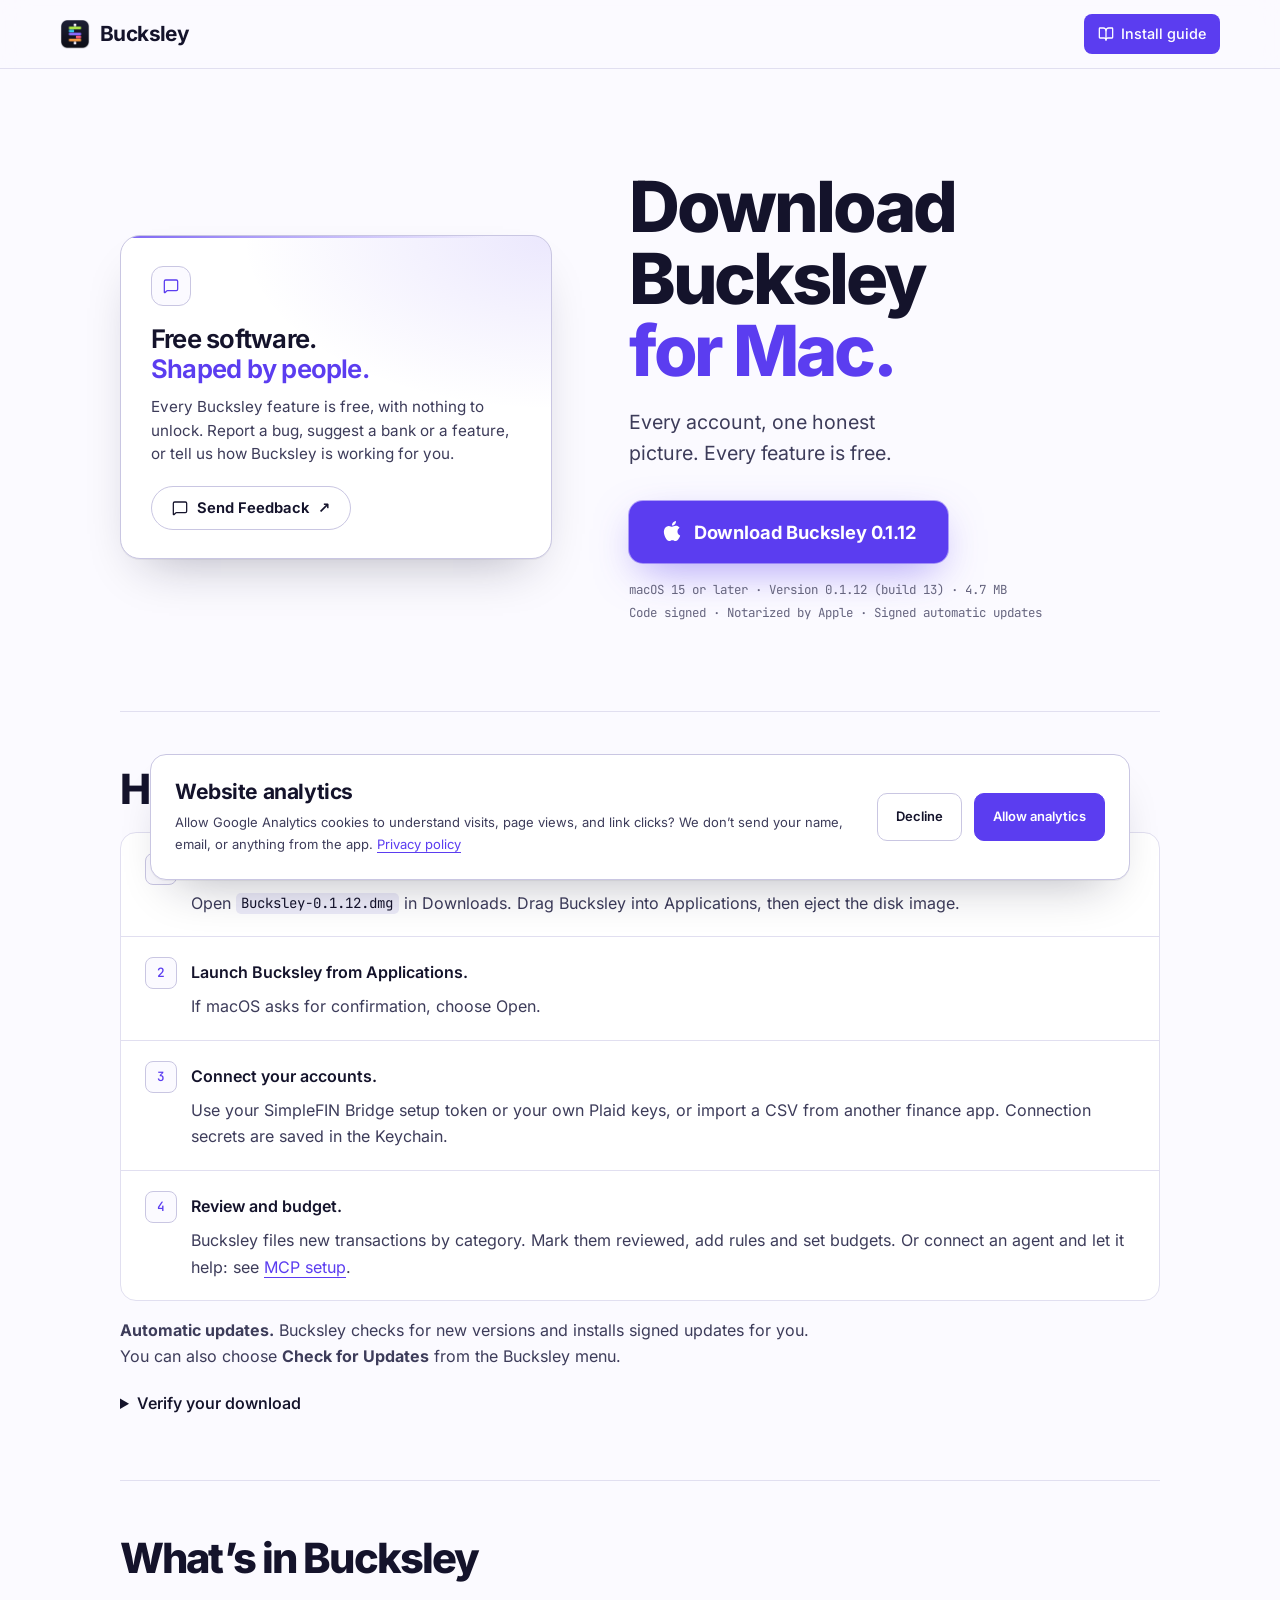
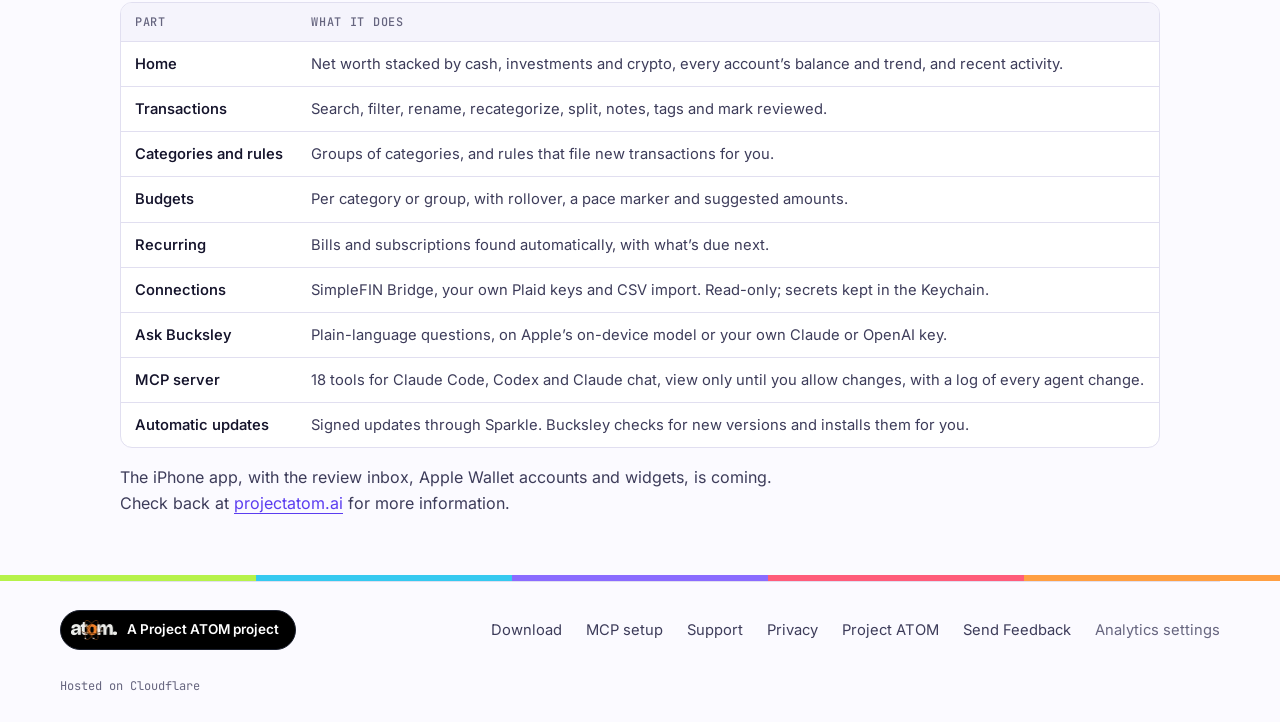
==== download/index.html @ f12ea226 "[bucksley-site] release Mac 0.1.12 (13) Co-Authored-By: Claude Opus 5.5 <noreply@anthropic.com>" ====
<!doctype html>
<html lang="en">
<head>
  <meta charset="utf-8">
  <meta name="viewport" content="width=device-width, initial-scale=1">
  <meta name="description" content="Download Bucksley for Mac. Free, signed and notarized, with automatic updates. Install it, connect your accounts and see the whole picture.">
  <meta name="theme-color" content="#ffffff" media="(prefers-color-scheme: light)">
  <meta name="theme-color" content="#0d0e17" media="(prefers-color-scheme: dark)">
  <link rel="canonical" href="https://bucksley.ai/download/">
  <meta property="og:type" content="website">
  <meta property="og:site_name" content="Bucksley">
  <meta property="og:locale" content="en_US">
  <meta property="og:title" content="Download and install Bucksley for Mac">
  <meta property="og:description" content="Download Bucksley for Mac. Free, signed and notarized, with automatic updates. Install it, connect your accounts and see the whole picture.">
  <meta property="og:url" content="https://bucksley.ai/download/">
  <meta property="og:image" content="https://bucksley.ai/social-card.png?v=20261125">
  <meta property="og:image:type" content="image/png">
  <meta property="og:image:width" content="1200">
  <meta property="og:image:height" content="630">
  <meta property="og:image:alt" content="Bucksley. Every account, one honest picture. Personal finance for Mac and iPhone. Free and open source.">
  <meta name="twitter:card" content="summary_large_image">
  <meta name="twitter:title" content="Download and install Bucksley for Mac">
  <meta name="twitter:description" content="Download Bucksley for Mac. Free, signed and notarized, with automatic updates. Install it, connect your accounts and see the whole picture.">
  <meta name="twitter:image" content="https://bucksley.ai/social-card.png?v=20261125">
  <meta name="author" content="Project ATOM">
  <link rel="icon" href="/favicon.png?v=20261125" type="image/png">
  <link rel="apple-touch-icon" href="/assets/apple-touch-icon.png?v=20261125">
  <link rel="stylesheet" href="/assets/site.css">
  <script src="/assets/analytics.js" data-ga="G-NZ4KDPXME2" data-site="bucksley" data-host="bucksley.ai" data-privacy="/privacy/" data-footer=".footer nav" data-css="/assets/analytics.css" defer></script>
  <title>Download and install Bucksley for Mac</title>
  <script type="application/ld+json">{"@context":"https://schema.org","@graph":[{"@type":"WebPage","@id":"https://bucksley.ai/download/#webpage","url":"https://bucksley.ai/download/","name":"Download and install Bucksley for Mac","description":"Download Bucksley for Mac. Free, signed and notarized, with automatic updates. Install it, connect your accounts and see the whole picture.","isPartOf":{"@id":"https://bucksley.ai/#website"},"inLanguage":"en-US","publisher":{"@id":"https://projectatom.ai/#org"},"about":{"@id":"https://bucksley.ai/#app"}},{"@type":"BreadcrumbList","itemListElement":[{"@type":"ListItem","position":1,"name":"Bucksley","item":"https://bucksley.ai/"},{"@type":"ListItem","position":2,"name":"Download","item":"https://bucksley.ai/download/"}]},{"@type":"SoftwareApplication","@id":"https://bucksley.ai/#app","name":"Bucksley","url":"https://bucksley.ai/","description":"Bucksley is a free, local-first personal finance app for Mac and iPhone. It brings your bank accounts, cards and investments into one place to track spending, budgets, recurring bills and net worth. It is read-only, never moves money, and keeps your data on your devices and in your own iCloud, with no Bucksley server. Free and open source.","applicationCategory":"FinanceApplication","applicationSubCategory":"Personal finance and budgeting","operatingSystem":"macOS 15 or later, iOS 18 or later","isAccessibleForFree":true,"offers":{"@type":"Offer","price":"0","priceCurrency":"USD","availability":"https://schema.org/InStock"},"image":"https://bucksley.ai/assets/icon.png?v=20261125","featureList":["Net worth, accounts and transactions in one place","Bank connections through SimpleFIN Bridge or your own Plaid keys","Apple Card, Apple Cash and Savings on iPhone through FinanceKit","CSV import from other finance apps","Categories, groups and rules","Budgets with rollover and pace","Recurring bills and subscriptions","Ask Bucksley, with Apple's on-device model by default","iPhone review inbox synced through your private iCloud","Read-only: never moves money","Built-in MCP server with 18 tools for Claude Code, Codex and Claude chat"],"author":{"@id":"https://projectatom.ai/#org"},"publisher":{"@id":"https://projectatom.ai/#org"},"sameAs":["https://projectatom.ai/apps"],"softwareVersion":"0.1.12","downloadUrl":"https://bucksley.ai/downloads/Bucksley-0.1.12.dmg","installUrl":"https://bucksley.ai/download/"},{"@type":"Organization","@id":"https://projectatom.ai/#org","name":"Project ATOM","url":"https://projectatom.ai/","logo":"https://projectatom.ai/action/atom/atom-lockup.webp"}]}</script>
</head>
<body>
  <a class="skip" href="#main">Skip to content</a>
  <header class="site-header">
    <div class="shell nav">
      <a class="wordmark" href="/" aria-label="Bucksley home"><img src="/assets/icon.png?v=20261125" alt="" width="30" height="30">Bucksley</a>
      <nav aria-label="Main">
        <a class="nav-cta" href="#install"><svg width="16" height="16" viewBox="0 0 24 24" fill="none" stroke="currentColor" stroke-width="1.9" stroke-linecap="round" stroke-linejoin="round" aria-hidden="true"><path d="M12 7v14"/><path d="M3 18a1 1 0 0 1-1-1V4a1 1 0 0 1 1-1h5a4 4 0 0 1 4 4 4 4 0 0 1 4-4h5a1 1 0 0 1 1 1v13a1 1 0 0 1-1 1h-6a3 3 0 0 0-3 3 3 3 0 0 0-3-3z"/></svg>Install guide</a>
      </nav>
    </div>
  </header>
  <main id="main">
    <div class="hero download-intro shell">
      <div class="download-head">
        <h1>Download Bucksley <em>for Mac.</em></h1>
        <p class="lead">Every account, one honest picture. Every feature is free.</p>
      </div>
      <section class="download-support" aria-labelledby="download-support-title">
        <span class="support-icon" aria-hidden="true"><svg width="16" height="16" viewBox="0 0 24 24" fill="none" stroke="currentColor" stroke-width="1.9" stroke-linecap="round" stroke-linejoin="round" aria-hidden="true"><path d="M22 17a2 2 0 0 1-2 2H6.828a2 2 0 0 0-1.414.586l-2.202 2.202A.71.71 0 0 1 2 21.286V5a2 2 0 0 1 2-2h16a2 2 0 0 1 2 2z"/></svg></span>
        <h2 id="download-support-title">Free software. <span>Shaped by people.</span></h2>
        <p class="support-copy">Every Bucksley feature is free, with nothing to unlock. Report a bug, suggest a bank or a feature, or tell us how Bucksley is working for you.</p>
        <div class="support-actions">
          <a class="button secondary" href="https://projectatom.ai/apps?app=bucksley#feedback"><svg width="16" height="16" viewBox="0 0 24 24" fill="none" stroke="currentColor" stroke-width="1.9" stroke-linecap="round" stroke-linejoin="round" aria-hidden="true"><path d="M22 17a2 2 0 0 1-2 2H6.828a2 2 0 0 0-1.414.586l-2.202 2.202A.71.71 0 0 1 2 21.286V5a2 2 0 0 1 2-2h16a2 2 0 0 1 2 2z"/></svg>Send Feedback <span aria-hidden="true">↗</span></a>
        </div>
      </section>
      <div class="download-get">
        <a class="button download-button mac-download" href="/downloads/Bucksley-0.1.12.dmg" download><svg width="20" height="20" viewBox="0 0 24 24" fill="currentColor" aria-hidden="true" focusable="false"><path d="M12.152 6.896c-.948 0-2.415-1.078-3.96-1.04-2.04.027-3.91 1.183-4.961 3.014-2.117 3.675-.546 9.103 1.519 12.09 1.013 1.454 2.208 3.09 3.792 3.039 1.52-.065 2.09-.987 3.935-.987 1.831 0 2.35.987 3.96.948 1.637-.026 2.676-1.48 3.676-2.948 1.156-1.688 1.636-3.325 1.662-3.415-.039-.013-3.182-1.221-3.22-4.857-.026-3.04 2.48-4.494 2.597-4.559-1.429-2.09-3.623-2.324-4.39-2.376-2-.156-3.675 1.09-4.61 1.09zM15.53 3.83c.843-1.012 1.4-2.427 1.245-3.83-1.207.052-2.662.805-3.532 1.818-.78.896-1.454 2.338-1.273 3.714 1.338.104 2.715-.688 3.559-1.701"/></svg><span>Download Bucksley <span data-release="version">0.1.12</span></span></a>
        <p class="fineprint">macOS 15 or later · Version <span data-release="version">0.1.12</span> (build <span data-release="build">13</span>) · <span data-release="size">4.7 MB</span></p>
        <p class="fineprint">Code signed · Notarized by Apple · Signed automatic updates</p>
      </div>
    </div>
    <section class="shell download-guide" id="install" aria-labelledby="install-title">
      <h2 id="install-title">How to install Bucksley</h2>
      <ol class="install-steps">
        <li><div><strong>Open the disk image.</strong><p>Open <code>Bucksley-0.1.12.dmg</code> in Downloads. Drag Bucksley into Applications, then eject the disk&nbsp;image.</p></div></li>
        <li><div><strong>Launch Bucksley from Applications.</strong><p>If macOS asks for confirmation, choose Open.</p></div></li>
        <li><div><strong>Connect your accounts.</strong><p>Use your SimpleFIN Bridge setup token or your own Plaid keys, or import a CSV from another finance app. Connection secrets are saved in the Keychain.</p></div></li>
        <li><div><strong>Review and budget.</strong><p>Bucksley files new transactions by category. Mark them reviewed, add rules and set budgets. Or connect an agent and let it help: see <a href="/mcp/">MCP setup</a>.</p></div></li>
      </ol>
      <p><strong>Automatic updates.</strong> Bucksley checks for new versions and installs signed updates for you. You can also choose <strong>Check for Updates</strong> from the Bucksley menu.</p>
      <details class="download-verification">
        <summary>Verify your download</summary>
        <p>In Terminal, run <code>shasum -a 256 ~/Downloads/Bucksley-0.1.12.dmg</code> and compare the result with this SHA-256 checksum.</p>
        <code data-release="sha">d88b0f0b2e34a247bedc5ac477ef54591ec38bbe7eec7ef7cce6a9e3db3190af</code>
      </details>
    </section>
    <section class="shell download-guide" id="whats-new" aria-labelledby="whats-new-title">
      <h2 id="whats-new-title">What’s in Bucksley</h2>
      <div class="table-wrap">
        <table class="tide-table">
          <thead><tr><th>Part</th><th>What it does</th></tr></thead>
          <tbody>
              <tr><td>Home</td><td>Net worth stacked by cash, investments and crypto, every account’s balance and trend, and recent activity.</td></tr>
              <tr><td>Transactions</td><td>Search, filter, rename, recategorize, split, notes, tags and mark reviewed.</td></tr>
              <tr><td>Categories and rules</td><td>Groups of categories, and rules that file new transactions for you.</td></tr>
              <tr><td>Budgets</td><td>Per category or group, with rollover, a pace marker and suggested amounts.</td></tr>
              <tr><td>Recurring</td><td>Bills and subscriptions found automatically, with what’s due next.</td></tr>
              <tr><td>Connections</td><td>SimpleFIN Bridge, your own Plaid keys and CSV import. Read-only; secrets kept in the Keychain.</td></tr>
              <tr><td>Ask Bucksley</td><td>Plain-language questions, on Apple’s on-device model or your own Claude or OpenAI key.</td></tr>
              <tr><td>MCP server</td><td>18 tools for Claude Code, Codex and Claude chat, view only until you allow changes, with a log of every agent change.</td></tr>
              <tr><td>Automatic updates</td><td>Signed updates through Sparkle. Bucksley checks for new versions and installs them for you.</td></tr>
          </tbody>
        </table>
      </div>
      <p>The iPhone app, with the review inbox, Apple Wallet accounts and widgets, is coming. Check back at <a href="https://projectatom.ai/">projectatom.ai</a> for more information.</p>
    </section>
  </main>
  <footer>
    <div class="shell footer">
      <a class="product-credit" href="https://projectatom.ai/" target="_blank" rel="noopener noreferrer"><img src="/project-atom/atom-credit.webp" width="46" height="20" alt="" style="width:46px;height:20px;border-radius:0;box-shadow:none;outline:0;border:0;filter:none"><span>A Project ATOM project</span></a>
      <nav aria-label="Footer"><a href="/download/">Download</a><a href="/mcp/">MCP setup</a><a href="/help/">Support</a><a href="/privacy/">Privacy</a><a href="https://projectatom.ai/">Project ATOM</a><a href="https://projectatom.ai/apps?app=bucksley#feedback">Send Feedback</a></nav>
    </div>
    <div class="shell footer-credit">
      <span>Hosted on Cloudflare</span>
    </div>
  </footer>
  <script src="/assets/pm-year.js" defer></script>
</body>
</html>
---- assets/site.css ----
/* Bucksley site. The "Afterhours" direction: violet ink on a near-white ground by day, near-black
   by night, heavy tight titles, mono figures that line up, and the icon's five chart colors.
   Same structure as the other app sites. The page's own motif is the stack of bars
   from the icon: on every eyebrow, in the footer edge and in the working preview. Fonts are
   Apple's system fonts where available; Inter and JetBrains Mono are self-hosted fallbacks.
   The site follows the system appearance; the preview has its own theme and appearance toggles. */

@font-face {
  font-family: "Inter Variable";
  src: url("/assets/fonts/inter-latin-wght-normal.woff2") format("woff2");
  font-weight: 100 900;
  font-display: swap;
}
@font-face {
  font-family: "JetBrains Mono Variable";
  src: url("/assets/fonts/jetbrains-mono-latin-wght-normal.woff2") format("woff2");
  font-weight: 100 800;
  font-display: swap;
}

:root {
  color-scheme: light;
  --bg: #fbfaff;
  --bg-2: #f2f1fb;
  --surface: #ffffff;
  --surface-2: #f5f4fc;
  --sunk: #ecebf8;
  --line: #e1dff0;
  --line-2: #c9c6e2;
  --ink: #14132b;
  --ink-2: #3d3c5a;
  --muted: #66657f;
  /* Brand: Afterhours accent and the icon's five chart colors. */
  --accent: #5b3df0;
  --accent-strong: #4528d6;
  --accent-ink: #ffffff;
  --fill: #5b3df0;
  --fill-strong: #4528d6;
  --fill-ink: #ffffff;
  --up: #3c8500;
  --down: #db2350;
  --s1: #5b3df0; --s2: #5fa800; --s3: #0e9ac2; --s4: #e07a10; --s5: #db2350;
  --band-1: #b6f24a; --band-2: #35c9f0; --band-3: #8a6bff; --band-4: #ff5c7a; --band-5: #ff9f43;
  --shadow: 0 1px 0 rgb(20 19 43 / .05), 0 24px 50px -24px rgb(20 19 43 / .32);
  --display: "SF Pro Display", -apple-system, BlinkMacSystemFont, "Inter Variable", system-ui, "Helvetica Neue", sans-serif;
  --sans: -apple-system, BlinkMacSystemFont, "SF Pro Text", "Inter Variable", system-ui, "Helvetica Neue", sans-serif;
  --mono: ui-monospace, "SF Mono", SFMono-Regular, "JetBrains Mono Variable", Menlo, Consolas, monospace;
  /* Names the shared apps block expects from its host site. */
  --paper: var(--ink);
  --signal: var(--accent);
  --rule: var(--line);
}
@media (prefers-color-scheme: dark) {
  :root {
    color-scheme: dark;
    --bg: #0d0e17;
    --bg-2: #12131f;
    --surface: #171928;
    --surface-2: #1d1f31;
    --sunk: #0a0b12;
    --line: #272a3f;
    --line-2: #383c58;
    --ink: #f2f2fa;
    --ink-2: #c3c4d8;
    --muted: #9092ac;
    --accent: #a58eff;
    --accent-strong: #c2b3ff;
    --accent-ink: #0d0e17;
    --fill: #7556ff;
    --fill-strong: #6544f5;
    --fill-ink: #ffffff;
    --up: #b6f24a;
    --down: #ff5c7a;
    --s1: #8a6bff; --s2: #b6f24a; --s3: #35c9f0; --s4: #ff9f43; --s5: #ff5c7a;
    --shadow: 0 24px 50px -24px rgb(0 0 0 / .75);
  }
}

* { box-sizing: border-box; }
html { scroll-behavior: smooth; scroll-padding-top: 88px; }
body {
  margin: 0;
  min-width: 320px;
  background: var(--bg);
  color: var(--ink);
  font: 16px/1.65 var(--sans);
  -webkit-font-smoothing: antialiased;
  overflow-x: clip;
}
h1, h2, h3, h4, p, dl, dd, ol, ul, figure { margin: 0; }
img, svg { max-width: 100%; }
a { color: var(--accent); text-underline-offset: .22em; }
a:hover { color: var(--ink); }
button { font: inherit; color: inherit; }
:is(a, button):focus-visible { outline: 2px solid var(--accent); outline-offset: 3px; border-radius: 4px; }
code { font: .88em/1.5 var(--mono); padding: .08em .38em; border-radius: 5px; background: var(--sunk); color: var(--ink); overflow-wrap: anywhere; }
.visually-hidden { position: absolute; width: 1px; height: 1px; overflow: hidden; clip-path: inset(50%); white-space: nowrap; }
.nowrap { white-space: nowrap; }

.shell { width: min(1160px, 100% - 48px); margin-inline: auto; }
.skip { position: fixed; z-index: 100; inset: 8px auto auto 8px; padding: 8px 16px; background: var(--surface); color: var(--ink); border-radius: 8px; transform: translateY(-200%); }
.skip:focus { transform: none; }

/* Header */
.site-header {
  position: sticky; top: 0; z-index: 50;
  background: color-mix(in srgb, var(--bg) 84%, transparent);
  -webkit-backdrop-filter: blur(14px); backdrop-filter: blur(14px);
  border-bottom: 1px solid var(--line);
}
.nav { height: 68px; display: flex; align-items: center; justify-content: space-between; gap: 20px; }
.wordmark { display: inline-flex; align-items: center; gap: 10px; color: var(--ink); text-decoration: none; font: 700 1.3rem/1 var(--display); letter-spacing: -.03em; }
.wordmark img { width: 30px; height: 30px; display: block; }
.nav nav { display: flex; align-items: center; gap: clamp(14px, 2.4vw, 28px); }
.nav nav a { color: var(--ink-2); text-decoration: none; font-size: .9rem; font-weight: 500; white-space: nowrap; transition: color .15s; }
.nav nav a:hover, .nav nav a[aria-current="page"] { color: var(--accent); }
.nav nav a.nav-cta { display: inline-flex; align-items: center; gap: 7px; padding: 7px 13px; border: 1px solid transparent; border-radius: 8px; background: var(--fill); color: var(--fill-ink); }
.nav nav a.nav-cta:hover { background: var(--fill-strong); color: var(--fill-ink); }

/* Buttons */
.button {
  display: inline-flex; align-items: center; justify-content: center; gap: 9px;
  min-height: 46px; padding: 10px 20px;
  border: 1px solid transparent; border-radius: 10px;
  background: var(--fill); color: var(--fill-ink);
  font-weight: 650; font-size: .95rem; text-decoration: none; white-space: nowrap; cursor: pointer;
  transition: background .15s, border-color .15s;
}
.button:hover { background: var(--fill-strong); color: var(--fill-ink); }
.button.secondary { background: transparent; color: var(--ink); border-color: var(--line-2); }
.button.secondary:hover { background: var(--surface); border-color: var(--accent); color: var(--ink); }
.button svg { flex-shrink: 0; }

/* Eyebrows and headings. Each eyebrow opens with three stacked bars from the icon. */
.mark { display: flex; align-items: center; gap: 10px; margin-bottom: 18px; font: 500 .8rem/1.4 var(--mono); letter-spacing: .02em; color: var(--accent); }
.mark::before {
  content: ""; width: 18px; height: 14px; flex-shrink: 0;
  background: currentColor;
  -webkit-mask: url("data:image/svg+xml,%3Csvg xmlns='http://www.w3.org/2000/svg' viewBox='0 0 18 14'%3E%3Crect x='0' y='0' width='18' height='3.4' rx='1.2'/%3E%3Crect x='0' y='5.3' width='8' height='3.4' rx='1.2'/%3E%3Crect x='0' y='10.6' width='14' height='3.4' rx='1.2'/%3E%3C/svg%3E") center / contain no-repeat;
  mask: url("data:image/svg+xml,%3Csvg xmlns='http://www.w3.org/2000/svg' viewBox='0 0 18 14'%3E%3Crect x='0' y='0' width='18' height='3.4' rx='1.2'/%3E%3Crect x='0' y='5.3' width='8' height='3.4' rx='1.2'/%3E%3Crect x='0' y='10.6' width='14' height='3.4' rx='1.2'/%3E%3C/svg%3E") center / contain no-repeat;
}
h1, h2 { font-family: var(--display); font-weight: 800; line-height: 1.02; letter-spacing: -.045em; text-wrap: balance; }
h2 { font-size: clamp(2.1rem, 4.6vw, 3.4rem); }
h2 em, h1 em { font-style: normal; color: var(--accent); }
.lead { margin-top: 20px; max-width: 58ch; font-size: 1.12rem; line-height: 1.6; color: var(--ink-2); text-wrap: pretty; }
.lead strong { color: var(--ink); font-weight: 600; }
.section { padding-block: clamp(72px, 10vw, 128px); }
.section-head { max-width: 780px; margin-bottom: clamp(36px, 5vw, 56px); }
.band { background: var(--bg-2); border-block: 1px solid var(--line); }

/* Hero */
.hero { position: relative; padding-block: clamp(56px, 8vw, 96px) 0; text-align: center; }
.hero::before {
  content: ""; position: absolute; inset: 0 0 auto; height: 720px; z-index: -1; pointer-events: none;
  background:
    radial-gradient(60% 55% at 50% 0%, color-mix(in srgb, var(--accent) 16%, transparent), transparent 70%),
    repeating-linear-gradient(to bottom, transparent 0 47px, color-mix(in srgb, var(--accent) 12%, transparent) 47px 48px);
  -webkit-mask-image: linear-gradient(to bottom, #000 30%, transparent);
  mask-image: linear-gradient(to bottom, #000 30%, transparent);
}
.pill {
  display: inline-flex; align-items: center; gap: 9px; margin-bottom: 26px; padding: 6px 14px;
  border: 1px solid var(--line-2); border-radius: 999px; background: color-mix(in srgb, var(--surface) 75%, transparent);
  font: 500 .75rem/1.4 var(--mono); letter-spacing: .08em; text-transform: uppercase; color: var(--accent);
}
.pill i { width: 6px; height: 6px; border-radius: 50%; background: var(--up); }
.hero h1 { font-size: clamp(2.8rem, 8vw, 6.1rem); max-width: 13ch; margin-inline: auto; }
.hero .lead { margin-inline: auto; max-width: 58ch; font-size: clamp(1.05rem, 1.7vw, 1.22rem); }
.actions { display: flex; flex-wrap: wrap; justify-content: center; gap: 12px; margin-top: 32px; }
.actions-left { justify-content: flex-start; }
.fineprint { margin-top: 18px; font: .78rem/1.5 var(--mono); color: var(--muted); }


/* The working preview: the Bucksley Mac window with sample data. It carries the app's three
   themes (Afterhours, Evergreen, Almanac), each in light and dark, as its own tokens, so the
   Theme and Appearance toggles work whatever the site theme is. The iPhone figure uses them too. */
.stage { position: relative; margin-top: clamp(40px, 6vw, 68px); }
.stage::before {
  content: ""; position: absolute; inset: 10% 8% 6%; z-index: -1; border-radius: 40px;
  background: color-mix(in srgb, var(--accent) 24%, transparent); filter: blur(80px);
}
[data-theme] { --w-shadow: 0 22px 44px rgb(0 0 0 / .26); }
[data-theme="ah"] { --w-ui: var(--sans); --w-disp: var(--display); --w-fig: var(--mono); --w-fig-track: -.05em; --w-big-weight: 600; }
[data-theme="ev"] { --w-ui: var(--sans); --w-disp: var(--sans); --w-fig: ui-rounded, "SF Pro Rounded", var(--sans); --w-fig-track: -.02em; --w-big-weight: 700; }
[data-theme="al"] { --w-ui: var(--sans); --w-disp: ui-serif, "New York", "Iowan Old Style", Georgia, serif; --w-fig: ui-serif, "New York", "Iowan Old Style", Georgia, serif; --w-fig-track: -.01em; --w-big-weight: 600; }
[data-theme="ah"][data-appearance="light"] { color-scheme: light; --w-bg: #ffffff; --w-side: #f2f1fb; --w-card: #f5f4fc; --w-ink: #14132b; --w-ink2: #66657f; --w-line: #e1dff0; --w-acc: #5b3df0; --w-accink: #ffffff; --w-pos: #3c8500; --w-neg: #db2350; --c1: #5b3df0; --c2: #5fa800; --c3: #0e9ac2; --c4: #e07a10; --c5: #db2350; --c6: #a3a2b8; }
[data-theme="ah"][data-appearance="dark"] { color-scheme: dark; --w-bg: #0d0e17; --w-side: #12131f; --w-card: #191b2b; --w-ink: #f2f2fa; --w-ink2: #9092ac; --w-line: #272a3f; --w-acc: #8a6bff; --w-accink: #ffffff; --w-pos: #b6f24a; --w-neg: #ff5c7a; --c1: #8a6bff; --c2: #b6f24a; --c3: #35c9f0; --c4: #ff9f43; --c5: #ff5c7a; --c6: #5b5e78; }
[data-theme="ev"][data-appearance="light"] { color-scheme: light; --w-bg: #ffffff; --w-side: #f2f5f3; --w-card: #f6f8f7; --w-ink: #14201b; --w-ink2: #5f6e67; --w-line: #e1e6e3; --w-acc: #17805e; --w-accink: #ffffff; --w-pos: #17805e; --w-neg: #c8442e; --c1: #17805e; --c2: #2f6fde; --c3: #d98a1f; --c4: #8a5bd6; --c5: #d4577a; --c6: #98a49f; }
[data-theme="ev"][data-appearance="dark"] { color-scheme: dark; --w-bg: #101513; --w-side: #161c19; --w-card: #1b2320; --w-ink: #eef3f0; --w-ink2: #96a49d; --w-line: #28322d; --w-acc: #3dd6a0; --w-accink: #06241a; --w-pos: #3dd6a0; --w-neg: #ff7a66; --c1: #3dd6a0; --c2: #6aa3ff; --c3: #f2b25c; --c4: #b08cf5; --c5: #f283a3; --c6: #6f7c76; }
[data-theme="al"][data-appearance="light"] { color-scheme: light; --w-bg: #faf6ec; --w-side: #f1eada; --w-card: #fffdf6; --w-ink: #211d17; --w-ink2: #756b5c; --w-line: #dcd2bd; --w-acc: #b4532a; --w-accink: #fff8ec; --w-pos: #4f6b3a; --w-neg: #9b2c2c; --c1: #b4532a; --c2: #4f6b3a; --c3: #c0902a; --c4: #3f5f7a; --c5: #8a4a6b; --c6: #a39a88; }
[data-theme="al"][data-appearance="dark"] { color-scheme: dark; --w-bg: #1b1815; --w-side: #221e1a; --w-card: #27221d; --w-ink: #f3ecdd; --w-ink2: #aea391; --w-line: #3b352c; --w-acc: #e38b5e; --w-accink: #2a150b; --w-pos: #a5c487; --w-neg: #ec8080; --c1: #e38b5e; --c2: #a5c487; --c3: #e3bd5e; --c4: #86a9c7; --c5: #c58baa; --c6: #7d7466; }
[data-theme] .c1 { --k: var(--c1); } [data-theme] .c2 { --k: var(--c2); } [data-theme] .c3 { --k: var(--c3); }
[data-theme] .c4 { --k: var(--c4); } [data-theme] .c5 { --k: var(--c5); } [data-theme] .c6 { --k: var(--c6); }
.fig { font-family: var(--w-fig, var(--mono)); font-variant-numeric: tabular-nums; letter-spacing: var(--w-fig-track, -.03em); }
.gw .neg, .phone-screen .neg { color: var(--w-neg); }
.gw .pos, .phone-screen .pos { color: var(--w-pos); }

.gw {
  display: grid; grid-template-rows: auto 1fr;
  border: 1px solid var(--w-line); border-radius: 14px; overflow: hidden; text-align: left;
  background: var(--w-bg); color: var(--w-ink);
  box-shadow: var(--shadow);
  font: 13px/1.45 var(--w-ui);
  transition: background .25s, color .25s;
}
.gw button { font-family: inherit; }
.gw-title { display: flex; align-items: center; gap: 14px; min-width: 0; padding: 10px 14px; border-bottom: 1px solid var(--w-line); background: var(--w-side); }
.gw-title .grow { flex: 1; }
.lights { display: flex; gap: 7px; flex: none; }
.lights i { width: 12px; height: 12px; border-radius: 50%; display: block; background: #ff5f57; }
.lights i:nth-child(2) { background: #febc2e; }
.lights i:nth-child(3) { background: #28c840; }
.tabs { display: inline-flex; gap: 2px; }
.tabs button { padding: 5px 12px; border: 0; border-radius: 999px; background: none; color: var(--w-ink2); font-size: 12.5px; font-weight: 700; cursor: pointer; }
.tabs button:hover { color: var(--w-ink); }
.tabs button[aria-pressed="true"] { background: var(--w-acc); color: var(--w-accink); }
.sync { display: inline-flex; align-items: center; gap: 6px; font-size: 12px; color: var(--w-ink2); white-space: nowrap; }
.sync i { width: 7px; height: 7px; border-radius: 50%; background: var(--w-pos); }
.gw-body { display: grid; grid-template-columns: 232px minmax(0, 1fr); min-height: 560px; }
.gw-side { display: flex; flex-direction: column; gap: 6px; padding: 12px 10px; background: var(--w-side); border-right: 1px solid var(--w-line); }
.side-label { margin: 4px 6px 2px; font-size: 11px; font-weight: 600; letter-spacing: .02em; color: var(--w-ink2); }
.acct { display: flex; align-items: flex-end; justify-content: space-between; gap: 8px; width: 100%; padding: 9px 11px; border: 0; border-radius: 11px; background: var(--w-card); color: var(--w-ink); text-align: left; cursor: pointer; box-shadow: inset 0 0 0 1px transparent; transition: box-shadow .15s; }
.acct:hover { box-shadow: inset 0 0 0 1px var(--w-line); }
.acct[aria-pressed="true"] { box-shadow: inset 0 0 0 2px var(--w-acc); }
.acct-text { display: grid; min-width: 0; }
.acct-text span { font-size: 11px; color: var(--w-ink2); white-space: nowrap; overflow: hidden; text-overflow: ellipsis; }
.acct-text b { font-size: 14px; font-weight: 600; }
.acct.all b { font-size: 15px; }
.spark { display: flex; align-items: flex-end; gap: 2px; height: 22px; flex: none; }
.spark i { display: block; width: 3px; border-radius: 1px; background: var(--k); }
.gw-main { position: relative; display: flex; flex-direction: column; min-width: 0; padding: 20px 24px 18px; }
.view { min-width: 0; }
.view[hidden] { display: none; }
.nw-head { display: flex; align-items: flex-start; justify-content: space-between; gap: 12px; }
.lbl { font-size: 10.5px; font-weight: 600; letter-spacing: .1em; text-transform: uppercase; color: var(--w-ink2); }
.big { margin: 2px 0 6px; font-size: 42px; line-height: 1.05; font-weight: var(--w-big-weight, 600); }
.big small { font-size: .5em; color: var(--w-ink2); letter-spacing: -.02em; }
[data-theme="ah"] .big, [data-theme="ah"] .gw-head-title { letter-spacing: -.06em; }
.chip { display: inline-flex; align-items: center; padding: 3px 9px; border-radius: 999px; font-size: 12px; font-weight: 600; background: color-mix(in srgb, var(--w-pos) 16%, transparent); color: var(--w-pos); }
.chip.down { background: color-mix(in srgb, var(--w-neg) 16%, transparent); color: var(--w-neg); }
.seg { display: inline-flex; flex: none; gap: 2px; padding: 3px; border-radius: 999px; background: var(--w-card); box-shadow: inset 0 0 0 1px var(--w-line); }
.seg button { padding: 4px 11px; border: 0; border-radius: 999px; background: none; color: var(--w-ink2); font-size: 12px; font-weight: 600; cursor: pointer; }
.seg button[aria-pressed="true"] { background: var(--w-bg); color: var(--w-ink); box-shadow: 0 0 0 1px var(--w-line), 0 1px 2px rgb(0 0 0 / .14); }
[data-theme="al"] .seg button[aria-pressed="true"], [data-theme="al"] .tabs button[aria-pressed="true"] { background: var(--w-ink); color: var(--w-bg); box-shadow: none; }
.keys { display: flex; flex-wrap: wrap; gap: 4px 18px; margin: 10px 0 6px; font-size: 12px; color: var(--w-ink2); }
.keys span { display: inline-flex; align-items: center; gap: 6px; }
.keys i { width: 9px; height: 9px; border-radius: 3px; background: var(--k); }
.keys b { color: var(--w-ink); font-weight: 500; }
.nw-chart { position: relative; }
.nw-chart svg { display: block; width: 100%; height: auto; overflow: visible; touch-action: pan-y; }
.nw-chart .area { fill: var(--k); }
.nw-chart .edge { fill: none; stroke: var(--w-bg); stroke-width: 2; }
.nw-chart .grid line { stroke: var(--w-bg); stroke-opacity: .45; }
.nw-chart .axis text { fill: var(--w-ink2); font: 10.5px var(--w-fig, var(--mono)); }
.nw-chart .axis .on { fill: var(--w-bg); opacity: .85; font-weight: 600; }
.nw-chart .hover-line { stroke: var(--w-ink2); stroke-width: 1; stroke-dasharray: 2 3; }
.nw-chart .hover-dot { fill: var(--w-ink); stroke: var(--w-bg); stroke-width: 3; }
.readout { display: block; min-height: 1.5em; margin-top: 4px; font-size: 11.5px; color: var(--w-ink2); }
.sech { display: flex; align-items: baseline; justify-content: space-between; gap: 12px; margin: 14px 0 4px; }
.sech.top { margin-top: 0; }
.sech b { font: 700 15px/1.3 var(--w-disp); letter-spacing: -.01em; }
.sech span { font-size: 11.5px; color: var(--w-ink2); }
.txs { list-style: none; padding: 0; }
.txs li { display: grid; grid-template-columns: 46px 30px minmax(0, 1fr) auto auto; align-items: center; gap: 10px; padding: 7px 0; border-top: 1px solid var(--w-line); }
.txs .dt { font-size: 11.5px; color: var(--w-ink2); }
.av { display: grid; place-items: center; width: 30px; height: 30px; border-radius: 9px; font-style: normal; font-size: 10.5px; font-weight: 700; background: color-mix(in srgb, var(--k) 20%, transparent); color: color-mix(in srgb, var(--k) 70%, var(--w-ink)); }
.txs .m { min-width: 0; font-weight: 600; white-space: nowrap; overflow: hidden; text-overflow: ellipsis; }
.tag { justify-self: end; padding: 2px 9px; border-radius: 999px; font-size: 11px; font-weight: 700; white-space: nowrap; background: color-mix(in srgb, var(--k) 18%, transparent); color: color-mix(in srgb, var(--k) 70%, var(--w-ink)); }
.txs .amt { min-width: 76px; text-align: right; font-size: 13px; }
.donutrow { display: grid; grid-template-columns: 210px minmax(0, 1fr); align-items: center; gap: 28px; margin-top: 18px; }
.donut { position: relative; }
.donut svg { display: block; width: 100%; height: auto; }
.donut svg circle { transition: opacity .2s; }
.donut svg.focus circle:not(.on) { opacity: .25; }
.donut > div { position: absolute; inset: 0; display: grid; place-content: center; text-align: center; }
.donut b { font-size: 26px; font-weight: 600; }
.donut span { font-size: 11.5px; color: var(--w-ink2); }
.legend { list-style: none; padding: 0; }
.legend li { display: grid; grid-template-columns: 10px minmax(0, 1fr) auto auto; align-items: center; gap: 10px; padding: 7px 8px; border-radius: 8px; cursor: default; }
.legend li:hover, .legend li.on { background: var(--w-card); }
.legend i { width: 10px; height: 10px; border-radius: 3px; background: var(--k); }
.legend em { font-style: normal; font-size: 11.5px; color: var(--w-ink2); }
.rings { list-style: none; padding: 0; display: grid; grid-template-columns: repeat(3, minmax(0, 1fr)); gap: 14px; margin-top: 14px; }
.rings li { display: grid; justify-items: center; gap: 4px; padding: 14px 8px 12px; border-radius: 12px; background: var(--w-card); text-align: center; }
.rg { position: relative; width: 74px; height: 74px; }
.rg svg { display: block; width: 100%; height: 100%; }
.rg .track { stroke: var(--w-line); }
.rg .val { stroke: var(--k); transition: stroke-dasharray .4s; }
.rg .over { stroke: var(--w-neg); }
.rg b { position: absolute; inset: 0; display: grid; place-items: center; font-size: 13px; font-weight: 600; }
.rings span { font-weight: 600; }
.rings em { font-style: normal; font-size: 11.5px; color: var(--w-ink2); }
.ask { display: flex; align-items: center; gap: 8px; margin-top: auto; padding: 5px 5px 5px 14px; border-radius: 999px; background: var(--w-card); box-shadow: inset 0 0 0 1px var(--w-line); }
.ask select { flex: 1; min-width: 0; padding: 6px 0; border: 0; background: none; color: var(--w-ink2); font: inherit; font-size: 12.5px; cursor: pointer; text-overflow: ellipsis; }
.ask select:focus-visible { outline: 2px solid var(--w-acc); outline-offset: 2px; border-radius: 6px; }
.ask-go { flex: none; padding: 6px 16px; border: 0; border-radius: 999px; background: var(--w-acc); color: var(--w-accink); font-size: 12.5px; font-weight: 700; cursor: pointer; }
.answer { margin-top: 10px; padding: 10px 13px; border-radius: 12px 12px 12px 4px; background: var(--w-card); font-size: 12.5px; line-height: 1.5; }
.answer b { font-weight: 600; }
.answer small { display: block; margin-top: 4px; font-size: 11px; color: var(--w-ink2); }
.gw-main > .view:first-child { margin-bottom: 14px; }

.stage-note { display: flex; flex-wrap: wrap; align-items: center; justify-content: center; gap: 12px 24px; margin-top: 20px; font-size: .88rem; color: var(--muted); }
.stage-note > span:first-child { flex-basis: 100%; text-align: center; }
.chooser { display: inline-flex; align-items: center; gap: 8px; }
.chooser .opts { display: inline-flex; padding: 3px; border: 1px solid var(--line); border-radius: 9px; background: var(--surface); }
.chooser button { padding: 4px 12px; border: 0; border-radius: 6px; background: none; color: var(--ink-2); font-size: .82rem; font-weight: 500; cursor: pointer; white-space: nowrap; }
.chooser button[aria-pressed="true"] { background: var(--fill); color: var(--fill-ink); }

/* Facts */
.facts { display: grid; grid-template-columns: repeat(4, minmax(0, 1fr)); margin-top: clamp(56px, 7vw, 88px); border-block: 1px solid var(--line); text-align: left; }
.facts div { padding: 28px 24px 28px 0; }
.facts div + div { padding-left: 24px; border-left: 1px solid var(--line); }
.facts dt { font: 700 clamp(2.2rem, 4vw, 3rem)/1 var(--display); letter-spacing: -.04em; color: var(--accent); font-variant-numeric: tabular-nums; }
.facts dd { margin-top: 10px; font-size: .92rem; line-height: 1.45; color: var(--ink-2); }

/* Bento cards */
.bento { display: grid; grid-template-columns: repeat(6, minmax(0, 1fr)); gap: 16px; }
.card { grid-column: span 2; display: flex; flex-direction: column; gap: 10px; padding: 26px; border: 1px solid var(--line); border-radius: 16px; background: var(--surface); min-width: 0; }
.card.wide { grid-column: span 3; }
.card h3 { font: 650 1.18rem/1.25 var(--sans); letter-spacing: -.015em; }
.card p { color: var(--ink-2); font-size: .96rem; line-height: 1.55; }
.card .visual { margin-top: auto; padding-top: 16px; }
.mini { border: 1px solid var(--line); border-radius: 10px; background: var(--bg); font: 12.5px/1.5 var(--mono); overflow: hidden; }
.mini-row { display: flex; align-items: center; gap: 10px; padding: 9px 12px; min-width: 0; }
.mini-row + .mini-row { border-top: 1px solid var(--line); }
.mini-row .lbl { width: 72px; flex-shrink: 0; color: var(--muted); }
.mini-row .val { min-width: 0; overflow-wrap: anywhere; color: var(--ink); }
.mini-row .val b { font-weight: 500; color: var(--accent); }
.mini-row .end { margin-left: auto; flex-shrink: 0; color: var(--muted); }
.chips { display: flex; flex-wrap: wrap; gap: 8px; list-style: none; padding: 0; }
.chips li { padding: 4px 11px; border: 1px solid var(--line-2); border-radius: 999px; background: var(--bg); font: 12.5px/1.5 var(--mono); color: var(--ink-2); }

/* Split sections, ticks */
.split { display: grid; grid-template-columns: minmax(0, 6fr) minmax(0, 5fr); gap: clamp(32px, 6vw, 80px); align-items: center; }
.ticks { list-style: none; padding: 0; margin-top: 28px; display: grid; gap: 14px; }
.ticks li { display: grid; grid-template-columns: 22px minmax(0, 1fr); gap: 12px; color: var(--ink-2); }
.ticks li::before { content: ""; width: 6px; height: 6px; margin: .62em auto 0; border-radius: 50%; background: var(--accent); }
.ticks strong { color: var(--ink); font-weight: 600; }


/* iPhone figure: the review inbox, with sample data. Buttons work. */
.phone { justify-self: center; width: min(310px, 100%); }
.phone-frame { padding: 11px; border-radius: 48px; background: #0d0e17; box-shadow: 0 0 0 1px #383c58, var(--shadow); }
.phone-screen { position: relative; display: flex; flex-direction: column; min-height: 540px; padding: 52px 16px 20px; border-radius: 38px; background: var(--w-bg); color: var(--w-ink); font: 13.5px/1.35 var(--w-ui); }
.phone-screen::before { content: ""; position: absolute; top: 12px; left: 50%; width: 92px; height: 26px; border-radius: 999px; background: #0d0e17; transform: translateX(-50%); }
.ph-head { display: flex; align-items: center; justify-content: space-between; margin-bottom: 18px; }
.ph-head h4 { font: 800 30px/1.05 var(--w-disp); letter-spacing: -.035em; }
.count { padding: 3px 10px; border-radius: 999px; background: var(--w-card); font-size: 12px; font-weight: 600; }
.deck { position: relative; padding-top: 14px; }
.deck::before, .deck::after { content: ""; position: absolute; left: 22px; right: 22px; top: 0; height: 30px; border-radius: 20px 20px 0 0; background: var(--w-card); box-shadow: inset 0 0 0 1px var(--w-line); }
.deck::after { left: 11px; right: 11px; top: 7px; }
.dcard { position: relative; z-index: 1; padding: 16px; border-radius: 22px; background: var(--w-bg); box-shadow: inset 0 0 0 1.5px var(--w-ink); transition: transform .25s, opacity .25s; }
.dcard.out { transform: translateX(40px) rotate(4deg); opacity: 0; }
.dtop { display: flex; align-items: center; justify-content: space-between; }
.dm { margin-top: 14px; font: 700 18px/1.2 var(--w-disp); letter-spacing: -.02em; }
.da { margin-top: 2px; font-size: 32px; font-weight: 600; line-height: 1.1; }
.dmeta { display: flex; justify-content: space-between; gap: 8px; margin-top: 10px; padding-top: 9px; border-top: 1px solid var(--w-line); font-size: 11.5px; color: var(--w-ink2); }
.dnote { margin-top: 10px; padding: 8px 10px; border-radius: 12px; background: var(--w-card); font-size: 12px; }
.dbtn { display: grid; grid-template-columns: 1fr 1fr; gap: 8px; margin-top: 14px; }
.pbtn { padding: 10px 6px; border: 0; border-radius: 999px; font: inherit; font-size: 12.5px; font-weight: 700; white-space: nowrap; cursor: pointer; }
.pbtn.pri { background: var(--w-acc); color: var(--w-accink); }
.pbtn.ghost { background: transparent; color: var(--w-ink); box-shadow: inset 0 0 0 1px var(--w-line); }
.hint { margin-top: 10px; text-align: center; font-size: 11.5px; color: var(--w-ink2); }
.up { margin: 14px 2px 2px; font-size: 11px; font-weight: 600; color: var(--w-ink2); }
.next { list-style: none; padding: 0; }
.next li { display: grid; grid-template-columns: 30px minmax(0, 1fr) auto; align-items: center; gap: 10px; padding: 8px 2px; border-top: 1px solid var(--w-line); }
.next b { display: block; font-size: 13px; font-weight: 600; }
.next small { display: block; font-size: 11px; color: var(--w-ink2); }
.next .fig { font-size: 13px; }
.phone figcaption { margin-top: 14px; text-align: center; font: .75rem/1.4 var(--mono); color: var(--muted); }

/* Connections */
.connect { display: grid; grid-template-columns: repeat(4, minmax(0, 1fr)); gap: 16px; }
.connect article { display: flex; flex-direction: column; gap: 10px; padding: 24px; border: 1px solid var(--line); border-radius: 16px; background: var(--surface); }
.connect h3 { display: flex; align-items: center; gap: 10px; font: 650 1.12rem/1.25 var(--sans); letter-spacing: -.015em; }
.connect h3::before { content: ""; width: 10px; height: 22px; flex: none; border-radius: 3px; background: var(--k); }
.connect article:nth-child(1) { --k: var(--band-1); } .connect article:nth-child(2) { --k: var(--band-2); }
.connect article:nth-child(3) { --k: var(--band-3); } .connect article:nth-child(4) { --k: var(--band-5); }
.connect p { color: var(--ink-2); font-size: .95rem; line-height: 1.55; }

/* Agent session */
.agent { display: grid; grid-template-columns: minmax(0, 5fr) minmax(0, 6fr); gap: clamp(32px, 6vw, 80px); align-items: center; }
.clients { display: flex; flex-wrap: wrap; gap: 8px; margin-top: 26px; }
.clients a { display: inline-flex; align-items: center; gap: 8px; padding: 8px 14px; border: 1px solid var(--line-2); border-radius: 999px; background: var(--surface); color: var(--ink); font-size: .92rem; font-weight: 550; text-decoration: none; }
.clients a:hover { border-color: var(--accent); color: var(--accent); }
.clients svg { color: var(--accent); }
.agent .actions { justify-content: flex-start; }
.session { border: 1px solid var(--line); border-radius: 16px; background: var(--surface); box-shadow: var(--shadow); overflow: hidden; }
.session-bar { display: flex; flex-wrap: wrap; align-items: center; justify-content: space-between; gap: 10px 16px; padding: 12px 16px; border-bottom: 1px solid var(--line); background: var(--surface-2); font: 500 .78rem/1.4 var(--mono); color: var(--muted); }
.session-body { display: grid; gap: 14px; padding: 20px; }
.say { max-width: 46ch; padding: 11px 14px; border-radius: 14px; font-size: .95rem; line-height: 1.5; }
.say.you { justify-self: end; background: var(--fill); color: var(--fill-ink); border-bottom-right-radius: 4px; }
.say.agent-says { background: var(--sunk); color: var(--ink); border-bottom-left-radius: 4px; }
.calls { list-style: none; padding: 0; display: grid; gap: 6px; }
.calls li { display: grid; grid-template-columns: 18px minmax(0, 1fr); gap: 10px; align-items: start; padding: 9px 12px; border: 1px solid var(--line); border-radius: 10px; background: var(--bg); }
.calls li::before { content: ""; width: 14px; height: 14px; margin-top: 3px; border-radius: 50%; background: var(--up); -webkit-mask: url("data:image/svg+xml,%3Csvg xmlns='http://www.w3.org/2000/svg' viewBox='0 0 16 16'%3E%3Cpath d='M8 0a8 8 0 1 0 0 16A8 8 0 0 0 8 0Zm3.7 5.8-4.4 4.6a.8.8 0 0 1-1.1 0L4.3 8.5a.8.8 0 1 1 1.1-1.1l1.3 1.3 3.9-4a.8.8 0 0 1 1.1 1.1Z'/%3E%3C/svg%3E") center / contain no-repeat; mask: url("data:image/svg+xml,%3Csvg xmlns='http://www.w3.org/2000/svg' viewBox='0 0 16 16'%3E%3Cpath d='M8 0a8 8 0 1 0 0 16A8 8 0 0 0 8 0Zm3.7 5.8-4.4 4.6a.8.8 0 0 1-1.1 0L4.3 8.5a.8.8 0 1 1 1.1-1.1l1.3 1.3 3.9-4a.8.8 0 0 1 1.1 1.1Z'/%3E%3C/svg%3E") center / contain no-repeat; }
.calls li.blocked::before { background: var(--down); }
.calls b { display: block; font: 500 .84rem/1.4 var(--mono); color: var(--ink); }
.calls span { display: block; font-size: .84rem; color: var(--muted); }
.session[data-mode="write"] .only-read, .session[data-mode="read"] .only-write { display: none; }

/* Privacy trio */
.trio { display: grid; grid-template-columns: repeat(3, minmax(0, 1fr)); gap: clamp(24px, 4vw, 48px); }
.trio h3 { display: flex; align-items: center; gap: 10px; font: 650 1.1rem/1.3 var(--sans); margin-bottom: 8px; }
.trio h3::before { content: ""; width: 7px; height: 7px; flex-shrink: 0; border-radius: 50%; background: var(--up); }
.trio p { color: var(--ink-2); font-size: .96rem; }

/* Download and install */
.install { align-items: start; }
.install .actions { justify-content: flex-start; }
.install-steps { list-style: none; padding: 0; display: grid; gap: 0; counter-reset: step; border: 1px solid var(--line); border-radius: 16px; background: var(--surface); }
.install-steps li { counter-increment: step; display: grid; grid-template-columns: 30px minmax(0, 1fr); gap: 16px; padding: 20px 24px; color: var(--ink-2); }
.install-steps li + li { border-top: 1px solid var(--line); }
.install-steps li::before { content: counter(step); display: grid; place-items: center; width: 30px; height: 30px; border: 1px solid var(--line-2); border-radius: 8px; background: var(--bg); font: 500 .8rem var(--mono); color: var(--accent); }
.install-steps li > span, .install-steps li > div { padding-top: 2px; min-width: 0; }
.install-steps strong { color: var(--ink); font-weight: 600; }

/* Discord callout, just above the newsletter */
.discord-callout { display: flex; align-items: center; gap: 24px 32px; margin-block: clamp(40px, 6vw, 72px) 16px; padding: 32px; border: 1px solid var(--line); border-radius: 16px; background: var(--surface); scroll-margin-top: 90px; }
.discord-avatar { flex-shrink: 0; width: 72px; height: 72px; border-radius: 50%; object-fit: cover; box-shadow: 0 0 0 1px rgb(245 128 37 / .6), 0 0 22px rgb(245 128 37 / .38); }
.discord-copy { flex: 1; min-width: 0; }
.discord-callout h2 { margin: 0 0 10px; font: 650 1.75rem/1.15 var(--sans); letter-spacing: -.03em; }
.discord-callout p { margin: 0; max-width: 560px; color: var(--ink-2); }
.discord-callout .button { flex-shrink: 0; }
@media (max-width: 720px) { .discord-callout { flex-direction: column; align-items: flex-start; padding: 28px 24px; } }

/* Newsletter and feedback, as on the other sites */
.about-us { display: grid; grid-template-columns: repeat(2, minmax(0, 1fr)); gap: 16px; padding-bottom: clamp(40px, 6vw, 72px); }
.about-card { padding: 32px; border: 1px solid var(--line); border-radius: 16px; background: var(--surface); }
.about-icon { display: block; color: var(--accent); }
.about-card h2 { margin: 20px 0 12px; font: 650 1.75rem/1.15 var(--sans); letter-spacing: -.03em; }
.about-card p { max-width: 440px; margin-bottom: 22px; color: var(--ink-2); }
.about-card p.about-note { margin: 20px 0 0; font-size: .8125rem; line-height: 1.6; color: var(--muted); }


/* Footer, with the app's status bar underneath */
.footer { display: flex; flex-wrap: wrap; align-items: center; justify-content: space-between; gap: 16px 24px; padding-block: 28px; border-top: 1px solid var(--line); color: var(--muted); font-size: .92rem; }
.footer nav { display: flex; flex-wrap: wrap; gap: 8px 24px; }
.footer a { color: var(--ink-2); text-decoration: none; }
.footer a:hover { color: var(--accent); }
.footer-credit { display: flex; flex-wrap: wrap; align-items: center; justify-content: space-between; gap: 12px 18px; padding-block: 0 28px; font: .75rem/1.4 var(--mono); color: var(--muted); }
.footer .product-credit, .footer-credit .product-credit { display: inline-flex; align-items: center; flex-shrink: 0; gap: 10px; padding: 9px 16px 9px 10px; border: 1px solid #1d2230; border-radius: 999px; background: #000; color: #fff; font: 600 13.5px/1.4 var(--sans); white-space: nowrap; text-decoration: none; transition: transform .15s; }
:is(.footer, .footer-credit) .product-credit:hover { color: #fff; transform: translateY(-1px); }
.product-credit img { display: block; flex-shrink: 0; width: 22px; height: 22px; border-radius: 6px; object-fit: contain; }

/* Inner pages: page head, docs layout, tables */
.page-head { padding-block: clamp(48px, 7vw, 88px) clamp(28px, 4vw, 44px); }
.page-head h1 { font-size: clamp(2.5rem, 5.6vw, 4.2rem); max-width: 18ch; }
.doc { display: grid; grid-template-columns: 200px minmax(0, 1fr); gap: clamp(28px, 5vw, 64px); align-items: start; padding-bottom: clamp(56px, 8vw, 96px); }
.doc.single { grid-template-columns: minmax(0, 1fr); }
.toc { position: sticky; top: 92px; display: grid; gap: 4px; font-size: .9rem; }
.toc strong { margin-bottom: 6px; font: 500 .75rem/1.4 var(--mono); letter-spacing: .06em; text-transform: uppercase; color: var(--muted); }
.toc a { padding: 3px 0; color: var(--ink-2); text-decoration: none; }
.toc a:hover { color: var(--accent); }
.prose { min-width: 0; max-width: 760px; }
.prose section { padding-block: 8px 28px; scroll-margin-top: 92px; }
.prose section + section { border-top: 1px solid var(--line); padding-top: 28px; }
.prose h2 { font-size: clamp(1.6rem, 3vw, 2.1rem); margin-bottom: 14px; }
.prose h3 { margin: 22px 0 6px; font: 650 1.08rem/1.35 var(--sans); }
.prose p, .prose li { color: var(--ink-2); }
.prose p + p, .prose ul + p, .prose .table-wrap + p { margin-top: 12px; }
.prose ul { padding-left: 1.2em; display: grid; gap: 6px; }
.prose strong { color: var(--ink); font-weight: 600; }
.note { margin-top: 16px; padding: 14px 16px; border: 1px solid var(--line); border-left: 3px solid var(--accent); border-radius: 10px; background: var(--surface); }
.prompt { margin-top: 10px; padding: 12px 14px; border: 1px solid var(--line); border-radius: 10px; background: var(--surface); font: .86rem/1.6 var(--mono); color: var(--ink); overflow-wrap: anywhere; }
.table-wrap { overflow-x: auto; border: 1px solid var(--line); border-radius: 12px; background: var(--surface); }
.tide-table { width: 100%; border-collapse: collapse; font-size: .92rem; line-height: 1.5; }
.tide-table th, .tide-table td { padding: 11px 14px; text-align: left; vertical-align: top; border-bottom: 1px solid var(--line); }
.tide-table thead th { font: 500 .74rem/1.4 var(--mono); letter-spacing: .06em; text-transform: uppercase; color: var(--muted); background: var(--surface-2); }
.tide-table td { color: var(--ink-2); }
.tide-table td:first-child { color: var(--ink); font-weight: 550; }
.tide-table tbody tr:last-child > * { border-bottom: 0; }
.tide-table code { background: none; padding: 0; overflow-wrap: anywhere; }
.status { display: inline-flex; align-items: center; gap: 6px; font: 500 .78rem/1.4 var(--mono); color: var(--muted); white-space: nowrap; }
.status::before { content: ""; width: 7px; height: 7px; border-radius: 50%; background: var(--line-2); }
.status.now { color: var(--up); }
.status.now::before { background: var(--up); }

/* Download page. As on the other app sites, the support card and the
   download sit side by side: support card on the left, download on the right. On narrow
   screens they stack: title, support card, download. */
.download-intro {
  display: grid; grid-template-columns: minmax(0, 432px) minmax(0, 1fr);
  grid-template-areas: "card head" "card get";
  column-gap: clamp(40px, 6vw, 88px); align-items: center;
  max-width: 1040px; padding-block: clamp(56px, 8vw, 104px) clamp(48px, 7vw, 88px);
  text-align: left;
}
.download-head { grid-area: head; align-self: end; }
.download-intro h1 { max-width: 16ch; margin-inline: 0; font-size: clamp(2.7rem, 5.6vw, 4.4rem); }
.download-intro .lead { margin-inline: 0; max-width: 36ch; text-wrap: balance; }
.download-get { grid-area: get; align-self: start; margin-top: 32px; }
.download-button {
  min-height: 62px; padding: 14px 32px; gap: 12px; border-radius: 14px;
  font-size: 1.14rem; font-weight: 700; letter-spacing: -.01em;
  box-shadow: 0 0 0 1px color-mix(in srgb, var(--accent) 45%, transparent), 0 14px 44px -12px color-mix(in srgb, var(--accent) 60%, transparent);
}
.download-button svg { margin-top: -3px; }
.download-get .fineprint + .fineprint { margin-top: 4px; }
.download-support {
  grid-area: card; position: relative; overflow: hidden;
  padding: 30px 30px 28px;
  border: 1px solid var(--line-2); border-radius: 20px;
  background: radial-gradient(120% 90% at 100% 0%, color-mix(in srgb, var(--accent) 12%, transparent), transparent 60%), var(--surface);
  box-shadow: var(--shadow);
}
.download-support::before { content: ""; position: absolute; inset: 0 0 auto; height: 2px; background: linear-gradient(to right, var(--accent), transparent 85%); opacity: .8; }
.support-icon { display: grid; place-items: center; width: 40px; height: 40px; margin-bottom: 18px; border: 1px solid var(--line-2); border-radius: 12px; background: var(--bg); color: var(--accent); }
.download-support h2 { font: 650 1.6rem/1.15 var(--sans); letter-spacing: -.03em; text-wrap: initial; }
.download-support h2 span { display: block; color: var(--accent); }
.support-copy { margin-top: 12px; font-size: .95rem; line-height: 1.55; color: var(--ink-2); }
.download-support .button { min-height: 44px; margin-top: 20px; padding: 8px 20px; border-radius: 999px; font-size: .92rem; }
.download-guide { max-width: 1040px; padding-top: clamp(32px, 5vw, 56px); border-top: 1px solid var(--line); padding-bottom: clamp(40px, 6vw, 64px); }
.download-guide h2 { margin-bottom: 22px; font-size: clamp(1.8rem, 3.6vw, 2.6rem); }
.download-guide .install-steps p { margin-block: 8px 0; }
.download-guide > p { max-width: 70ch; margin-top: 16px; color: var(--ink-2); }
.download-verification { margin: 20px 0 0; color: var(--ink-2); }
.download-verification summary { cursor: pointer; color: var(--ink); font-weight: 550; }
.download-verification p { margin-top: 10px; }
.download-verification code { display: inline-block; margin-top: 8px; overflow-wrap: anywhere; }

/* Missing page */
.missing-page { display: flex; min-height: 100svh; flex-direction: column; }
.missing-page main { flex: 1 0 auto; }
.missing-editor .cta-row { display: flex; flex-wrap: wrap; gap: 12px; margin-top: 28px; }

/* Share pill (2026-11-21), behavior in assets/share.js */
.pm-share-btn.bk-share { --pm-share-accent: var(--accent); --pm-share-line: color-mix(in srgb, var(--accent) 60%, transparent); --pm-share-glow: color-mix(in srgb, var(--accent) 18%, transparent); --pm-share-glow-hover: color-mix(in srgb, var(--accent) 34%, transparent); color: var(--ink); background: color-mix(in srgb, var(--surface) 70%, transparent); height: 46px; padding: 0 22px 0 18px; }

@media (max-width: 960px) {
  .bento { grid-template-columns: repeat(2, minmax(0, 1fr)); }
  .card, .card.wide { grid-column: span 1; }
  .split, .agent { grid-template-columns: minmax(0, 1fr); }
  .gw-body { grid-template-columns: 196px minmax(0, 1fr); }
  .connect { grid-template-columns: repeat(2, minmax(0, 1fr)); }
  .donutrow { grid-template-columns: 170px minmax(0, 1fr); gap: 18px; }
  .doc { grid-template-columns: minmax(0, 1fr); }
  .toc { position: static; display: flex; flex-wrap: wrap; gap: 4px 16px; }
  .toc strong { width: 100%; margin-bottom: 0; }
}
@media (max-width: 900px) {
  .download-intro { grid-template-columns: minmax(0, 1fr); grid-template-areas: "head" "card" "get"; max-width: 560px; padding-top: 36px; text-align: center; }
  .download-intro h1, .download-intro .lead { margin-inline: auto; }
  .download-intro .lead { margin-top: 14px; max-width: 56ch; }
  .download-support { margin-top: 24px; padding: 18px 18px 16px; border-radius: 16px; text-align: left; }
  .support-icon { display: none; }
  .download-support h2 { font-size: 1.1rem; line-height: 1.3; }
  .download-support h2 span { display: inline; }
  .support-copy { margin-top: 6px; font-size: .9rem; line-height: 1.5; }
  .download-support .button { width: 100%; min-height: 42px; margin-top: 14px; }
  .download-get { margin-top: 16px; }
  .download-button { width: 100%; }
}
@media (max-width: 720px) {
  .shell { width: calc(100% - 32px); }
  .nav nav a.nav-hide { display: none; }
  .facts { grid-template-columns: repeat(2, minmax(0, 1fr)); }
  .facts div { padding: 22px 16px 22px 0; }
  .facts div + div { padding-left: 16px; }
  .facts div:nth-child(3) { padding-left: 0; border-left: 0; }
  .facts div:nth-child(n + 3) { border-top: 1px solid var(--line); }
  .bento, .trio, .about-us { grid-template-columns: minmax(0, 1fr); }
  .about-card { padding: 24px 20px; }
  .install-steps li { padding: 18px; }
  .connect { grid-template-columns: minmax(0, 1fr); }
  /* The preview: the accounts become a scrolling row above the dashboard. */
  .gw-title { gap: 10px; padding: 9px 12px; }
  .sync span { display: none; }
  .tabs button { padding: 5px 10px; }
  .gw-body { grid-template-columns: minmax(0, 1fr); min-height: 0; }
  .gw-side { flex-direction: row; gap: 6px; padding: 10px; overflow-x: auto; border-right: 0; border-bottom: 1px solid var(--w-line); scrollbar-width: none; }
  .gw-side::-webkit-scrollbar { display: none; }
  .side-label { display: none; }
  .acct { width: auto; flex: none; padding: 7px 10px; }
  .acct .spark { display: none; }
  .gw-main { padding: 16px 14px 14px; }
  .big { font-size: 32px; }
  .nw-head { flex-direction: column; }
  .txs li { grid-template-columns: 30px minmax(0, 1fr) auto; }
  .txs .dt, .txs .tag { display: none; }
  .donutrow { grid-template-columns: minmax(0, 1fr); justify-items: center; }
  .donut { width: 190px; }
  .legend { width: 100%; }
  .rings { grid-template-columns: repeat(2, minmax(0, 1fr)); gap: 10px; }
  .phone-screen { min-height: 0; }
}
@media (max-width: 420px) {
  .nav nav a.nav-hide-sm { display: none; }
  .chooser #look-label, .chooser #theme-label { display: none; }
  .chooser button { padding: 4px 9px; }
  .seg button { padding: 4px 9px; }
}
@media (prefers-reduced-motion: reduce) {
  html { scroll-behavior: auto; }
  * { transition: none !important; }
}
.missing-hero { padding-bottom: clamp(48px, 7vw, 84px); }
.missing-hero h1 { max-width: 17ch; }
.missing-hero img { margin-inline: auto; margin-bottom: 23px; }

/* Consent banner colors for this site. assets/analytics.css stays as shared; these win by specificity. */
body .analytics-choice { --ga-bg: var(--surface); --ga-text: var(--ink); --ga-muted: var(--ink-2); --ga-line: var(--line-2); --ga-accent: var(--fill); --ga-accent-ink: var(--fill-ink); box-shadow: var(--shadow); }

/* Hero title on two lines; no glow behind the download intro. */
.hero h1 em { display: block; }
.hero h1 { max-width: 18ch; }
.download-intro::before { display: none; }

/* Brand edge: the icon's five bars as a strip above the footer. */
body > footer { position: relative; }
body > footer::before { content: ""; position: absolute; left: 0; right: 0; bottom: 100%; height: 6px; background: linear-gradient(to right, var(--band-1) 0 20%, var(--band-2) 20% 40%, var(--band-3) 40% 60%, var(--band-4) 60% 80%, var(--band-5) 80%); pointer-events: none; }

/* Cards size to their content: no stretched newsletter card. */
.about-us { align-items: start; }

/* The shared apps block's brand icons, without inline styles. */
.brand-ico svg { display: block; }

/* Take action: our orange-outline pill with a white icon, beside Send Feedback (2026-11-26) */
:root { --ta: #b4540f; --ta-hover: #8f420b; --ta-icon: #b4540f; --ta-glow: none; }
@media (prefers-color-scheme: dark) { :root { --ta: #f58025; --ta-hover: #ffa54a; --ta-icon: #fff; --ta-glow: drop-shadow(0 0 3px rgba(245, 128, 37, .55)); } }
.about-actions, .support-actions { display: flex; flex-wrap: wrap; align-items: center; gap: 10px 12px; }
.support-actions { margin-top: 20px; }
.support-actions .button { margin-top: 0; }
.about-actions .take-action { min-height: 46px; }
.take-action { display: inline-flex; align-items: center; justify-content: center; gap: 8px; min-height: 44px; padding: 8px 20px; border: 1px solid color-mix(in oklab, var(--ta) 55%, transparent); border-radius: 999px; background: transparent; color: var(--ta); font-weight: 650; font-size: .92rem; line-height: 1.2; text-decoration: none; white-space: nowrap; transition: background .15s, border-color .15s, color .15s, transform .15s; }
.take-action svg { flex-shrink: 0; color: var(--ta-icon); filter: var(--ta-glow); }
.take-action:hover { background: color-mix(in oklab, var(--ta) 12%, transparent); border-color: var(--ta); color: var(--ta-hover); transform: translateY(-1px); }
.take-action:focus-visible { outline: 2px solid var(--ta); outline-offset: 2px; }
@media (max-width: 900px) { .support-actions { margin-top: 14px; } .support-actions > a { width: 100%; } }
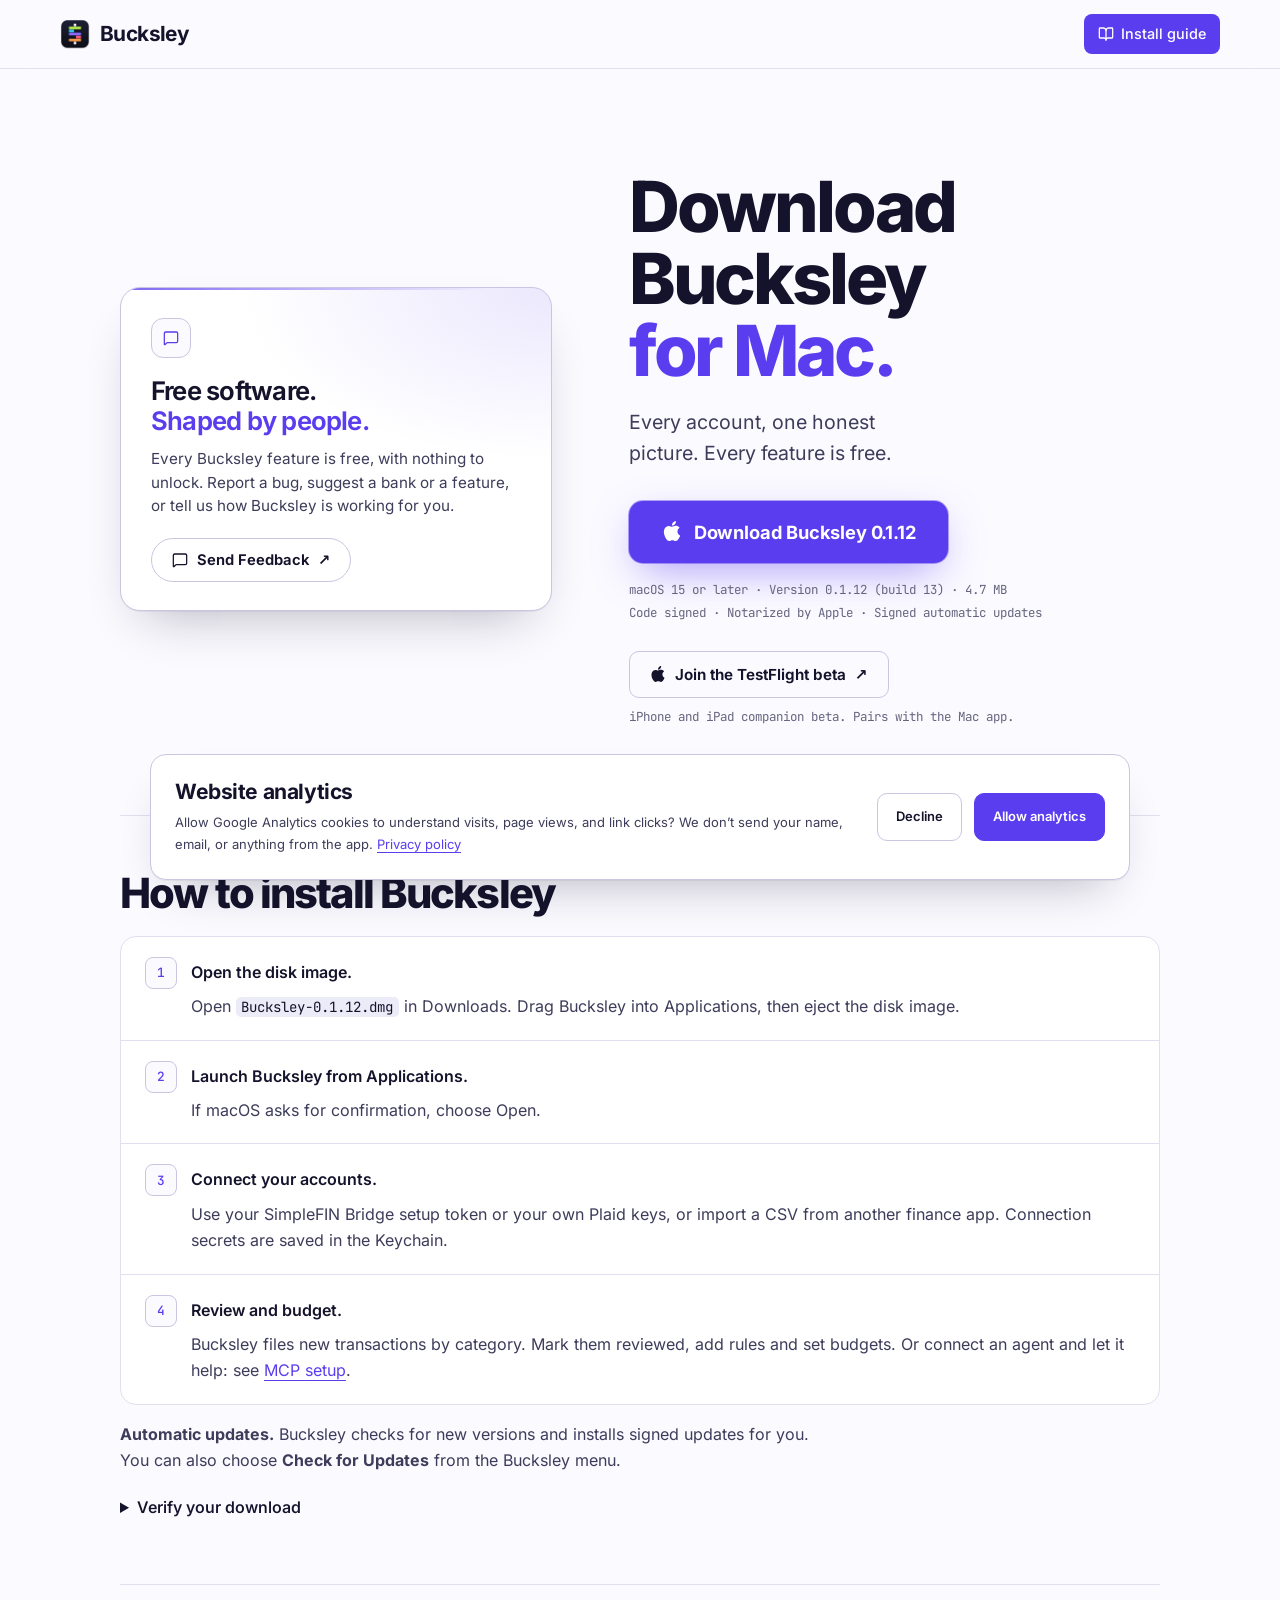
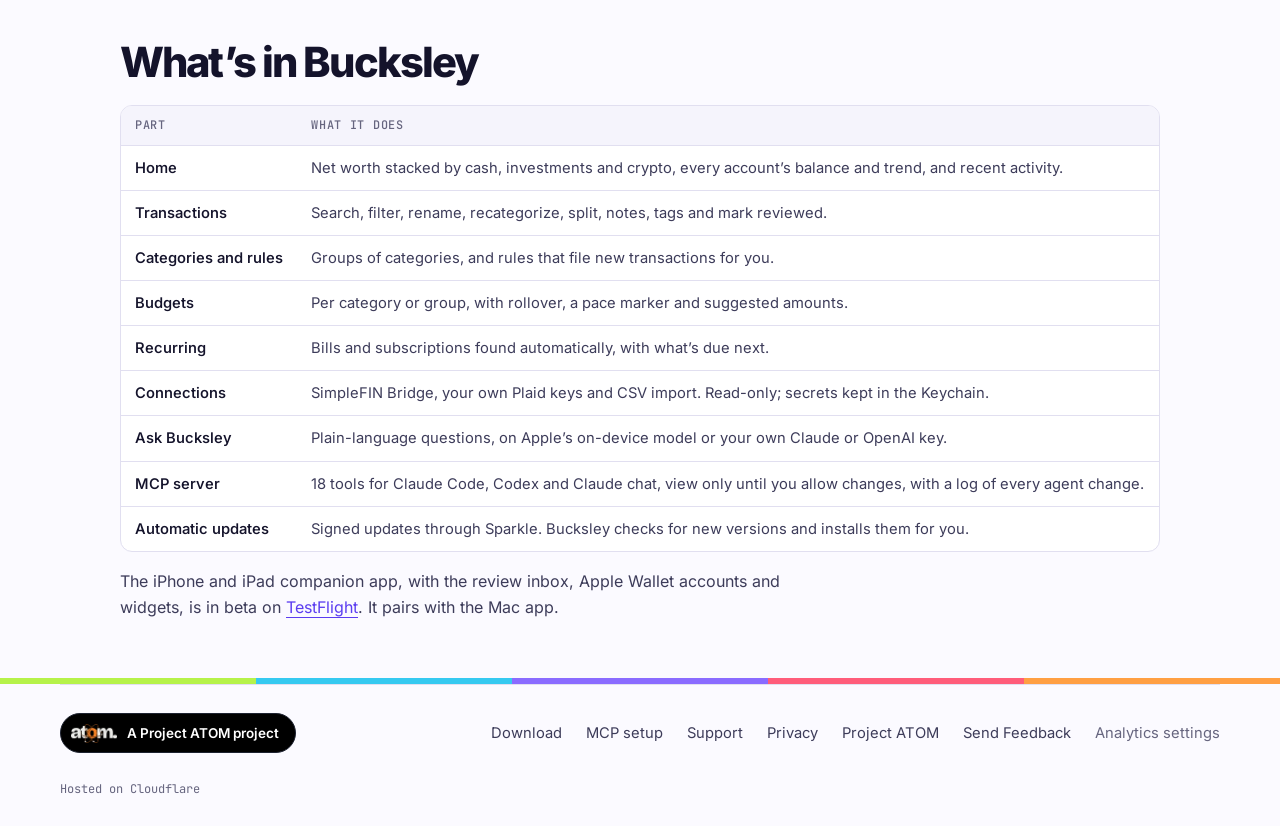
==== commit 997b5921: "[site] link the public TestFlight beta in place of the App Store Co-Authored-By: Claude Opus 5.5 <no" ====
--- a/download/index.html
+++ b/download/index.html
@@ -58,6 +58,10 @@
         <a class="button download-button mac-download" href="/downloads/Bucksley-0.1.12.dmg" download><svg width="20" height="20" viewBox="0 0 24 24" fill="currentColor" aria-hidden="true" focusable="false"><path d="M12.152 6.896c-.948 0-2.415-1.078-3.96-1.04-2.04.027-3.91 1.183-4.961 3.014-2.117 3.675-.546 9.103 1.519 12.09 1.013 1.454 2.208 3.09 3.792 3.039 1.52-.065 2.09-.987 3.935-.987 1.831 0 2.35.987 3.96.948 1.637-.026 2.676-1.48 3.676-2.948 1.156-1.688 1.636-3.325 1.662-3.415-.039-.013-3.182-1.221-3.22-4.857-.026-3.04 2.48-4.494 2.597-4.559-1.429-2.09-3.623-2.324-4.39-2.376-2-.156-3.675 1.09-4.61 1.09zM15.53 3.83c.843-1.012 1.4-2.427 1.245-3.83-1.207.052-2.662.805-3.532 1.818-.78.896-1.454 2.338-1.273 3.714 1.338.104 2.715-.688 3.559-1.701"/></svg><span>Download Bucksley <span data-release="version">0.1.12</span></span></a>
         <p class="fineprint">macOS 15 or later · Version <span data-release="version">0.1.12</span> (build <span data-release="build">13</span>) · <span data-release="size">4.7 MB</span></p>
         <p class="fineprint">Code signed · Notarized by Apple · Signed automatic updates</p>
+        <div class="testflight-get">
+          <a class="button secondary testflight-button" href="https://testflight.apple.com/join/F4wS5fF3" target="_blank" rel="noopener noreferrer"><svg width="16" height="16" viewBox="0 0 24 24" fill="currentColor" aria-hidden="true" focusable="false"><path d="M12.152 6.896c-.948 0-2.415-1.078-3.96-1.04-2.04.027-3.91 1.183-4.961 3.014-2.117 3.675-.546 9.103 1.519 12.09 1.013 1.454 2.208 3.09 3.792 3.039 1.52-.065 2.09-.987 3.935-.987 1.831 0 2.35.987 3.96.948 1.637-.026 2.676-1.48 3.676-2.948 1.156-1.688 1.636-3.325 1.662-3.415-.039-.013-3.182-1.221-3.22-4.857-.026-3.04 2.48-4.494 2.597-4.559-1.429-2.09-3.623-2.324-4.39-2.376-2-.156-3.675 1.09-4.61 1.09zM15.53 3.83c.843-1.012 1.4-2.427 1.245-3.83-1.207.052-2.662.805-3.532 1.818-.78.896-1.454 2.338-1.273 3.714 1.338.104 2.715-.688 3.559-1.701"/></svg> Join the TestFlight beta <span aria-hidden="true">↗</span></a>
+          <p class="fineprint">iPhone and iPad companion beta. Pairs with the Mac&nbsp;app.</p>
+        </div>
       </div>
     </div>
     <section class="shell download-guide" id="install" aria-labelledby="install-title">
@@ -93,7 +97,7 @@
           </tbody>
         </table>
       </div>
-      <p>The iPhone app, with the review inbox, Apple Wallet accounts and widgets, is coming. Check back at <a href="https://projectatom.ai/">projectatom.ai</a> for more information.</p>
+      <p>The iPhone and iPad companion app, with the review inbox, Apple Wallet accounts and widgets, is in beta on <a href="https://testflight.apple.com/join/F4wS5fF3" target="_blank" rel="noopener noreferrer">TestFlight</a>. It pairs with the Mac&nbsp;app.</p>
     </section>
   </main>
   <footer>
--- a/assets/site.css
+++ b/assets/site.css
@@ -497,6 +497,8 @@
 }
 .download-button svg { margin-top: -3px; }
 .download-get .fineprint + .fineprint { margin-top: 4px; }
+.testflight-get { margin-top: 28px; }
+.testflight-get .fineprint { margin-top: 10px; }
 .download-support {
   grid-area: card; position: relative; overflow: hidden;
   padding: 30px 30px 28px;
@@ -550,6 +552,7 @@
   .download-support .button { width: 100%; min-height: 42px; margin-top: 14px; }
   .download-get { margin-top: 16px; }
   .download-button { width: 100%; }
+  .testflight-get .button { width: 100%; }
 }
 @media (max-width: 720px) {
   .shell { width: calc(100% - 32px); }
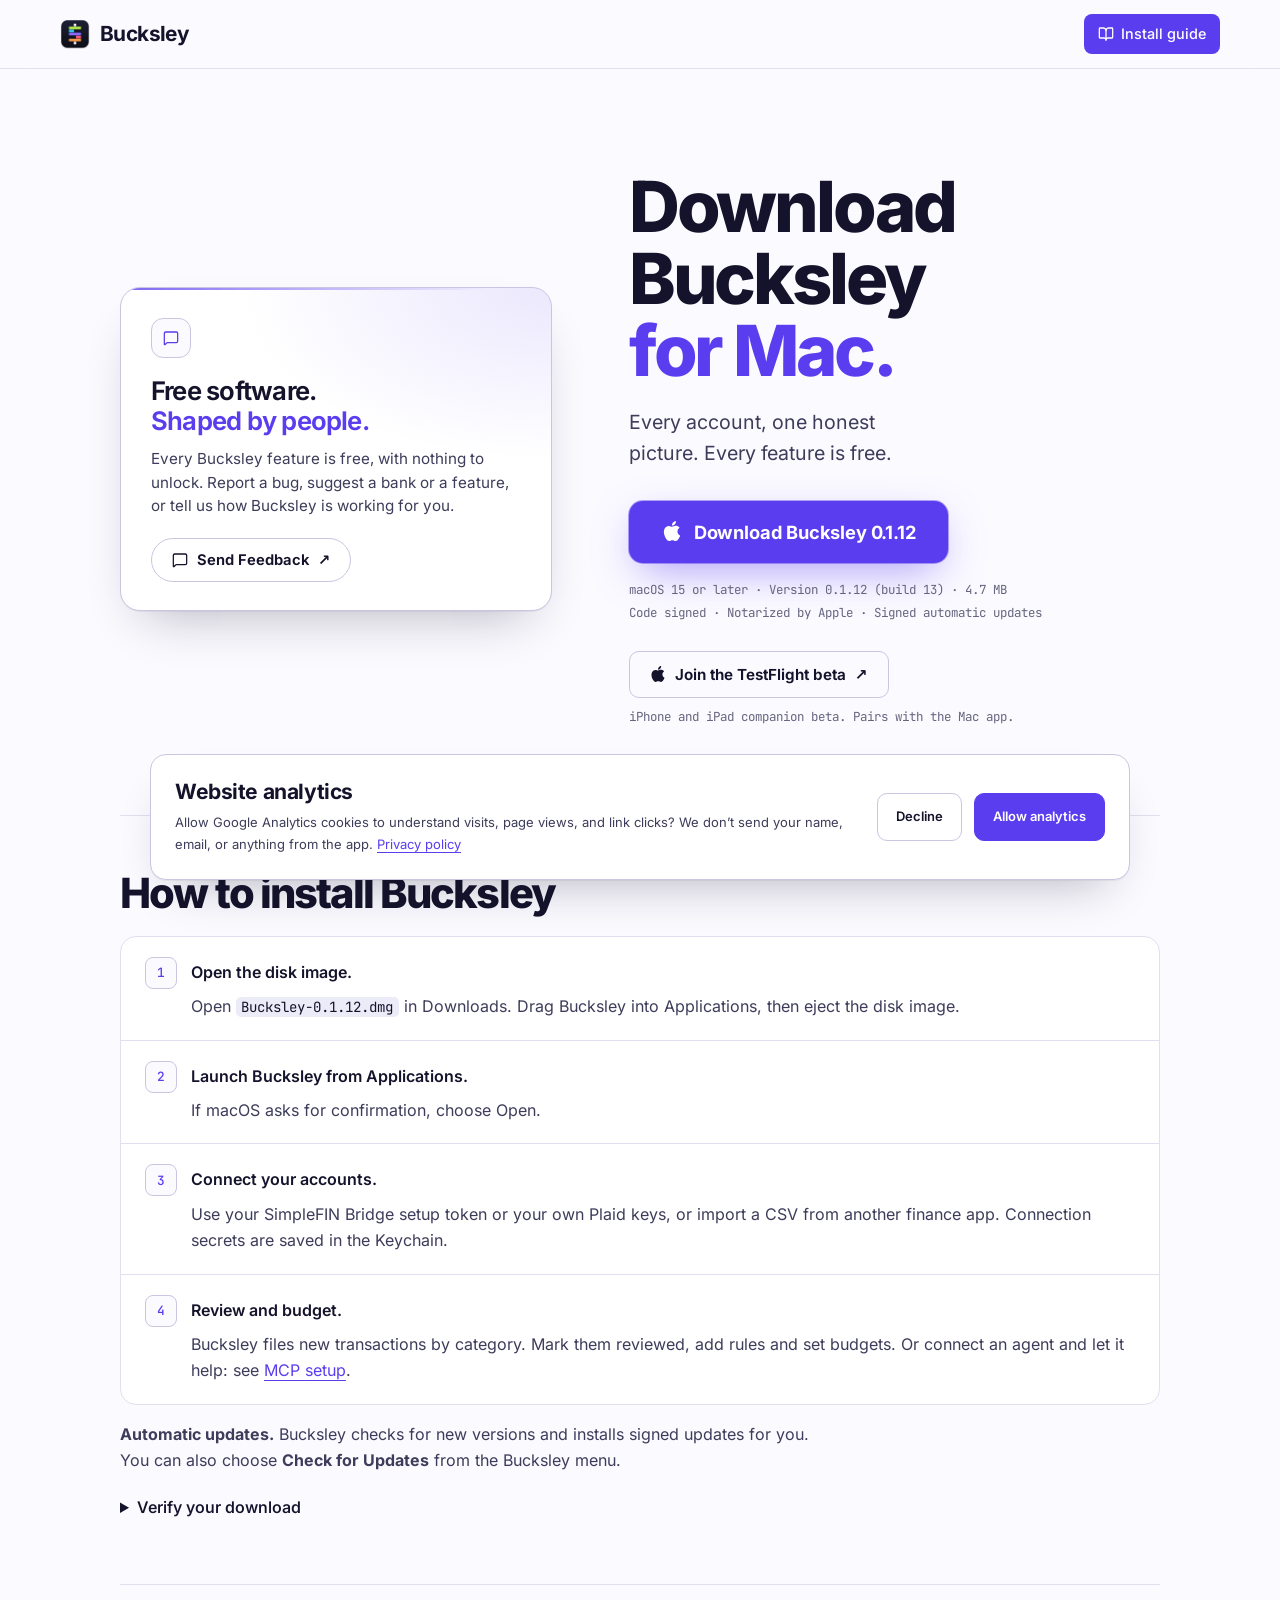
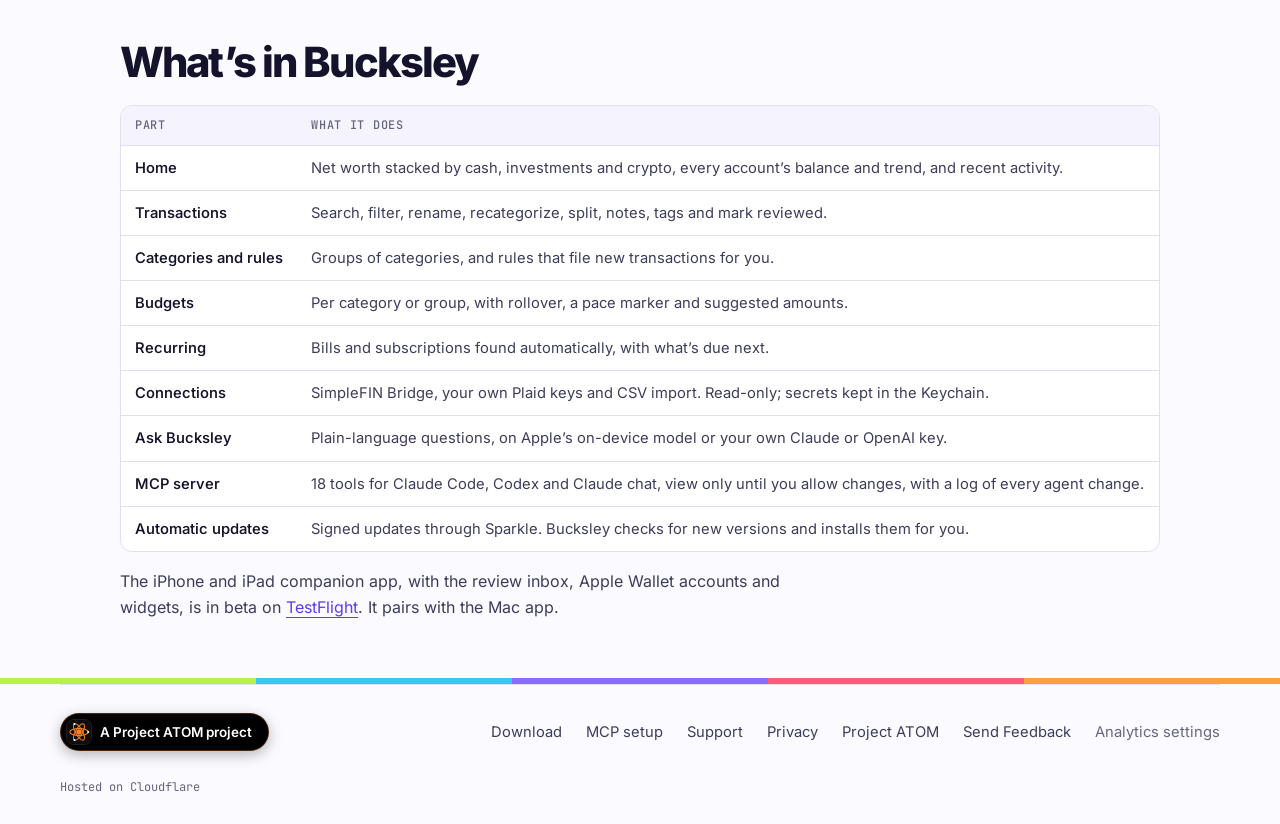
==== commit 0329ca48: "Use the ATOM favicon in the Project ATOM pill Swap the "atom." text wordmark for the small ATOM favi" ====
--- a/download/index.html
+++ b/download/index.html
@@ -102,7 +102,7 @@
   </main>
   <footer>
     <div class="shell footer">
-      <a class="product-credit" href="https://projectatom.ai/" target="_blank" rel="noopener noreferrer"><img src="/project-atom/atom-credit.webp" width="46" height="20" alt="" style="width:46px;height:20px;border-radius:0;box-shadow:none;outline:0;border:0;filter:none"><span>A Project ATOM project</span></a>
+      <a class="product-credit" href="https://projectatom.ai/" target="_blank" rel="noopener noreferrer"><img src="/project-atom/atom-icon.svg?v=20261127" width="24" height="24" alt="" style="width:24px;height:24px;border-radius:7px;box-shadow:0 0 0 1px rgba(255,255,255,.12);outline:0;border:0;filter:none"><span>A Project ATOM project</span></a>
       <nav aria-label="Footer"><a href="/download/">Download</a><a href="/mcp/">MCP setup</a><a href="/help/">Support</a><a href="/privacy/">Privacy</a><a href="https://projectatom.ai/">Project ATOM</a><a href="https://projectatom.ai/apps?app=bucksley#feedback">Send Feedback</a></nav>
     </div>
     <div class="shell footer-credit">
--- a/assets/site.css
+++ b/assets/site.css
@@ -439,9 +439,9 @@
 .footer a { color: var(--ink-2); text-decoration: none; }
 .footer a:hover { color: var(--accent); }
 .footer-credit { display: flex; flex-wrap: wrap; align-items: center; justify-content: space-between; gap: 12px 18px; padding-block: 0 28px; font: .75rem/1.4 var(--mono); color: var(--muted); }
-.footer .product-credit, .footer-credit .product-credit { display: inline-flex; align-items: center; flex-shrink: 0; gap: 10px; padding: 9px 16px 9px 10px; border: 1px solid #1d2230; border-radius: 999px; background: #000; color: #fff; font: 600 13.5px/1.4 var(--sans); white-space: nowrap; text-decoration: none; transition: transform .15s; }
-:is(.footer, .footer-credit) .product-credit:hover { color: #fff; transform: translateY(-1px); }
-.product-credit img { display: block; flex-shrink: 0; width: 22px; height: 22px; border-radius: 6px; object-fit: contain; }
+.footer .product-credit, .footer-credit .product-credit { display: inline-flex; align-items: center; flex-shrink: 0; gap: 9px; padding: 6px 16px 6px 6px; border: 1px solid rgba(245, 128, 37, .3); border-radius: 999px; background: #000; color: #fff; font: 600 13.5px/1.4 var(--sans); white-space: nowrap; text-decoration: none; box-shadow: 0 4px 14px rgba(0, 0, 0, .28); transition: transform .15s, border-color .15s, box-shadow .15s; }
+:is(.footer, .footer-credit) .product-credit:hover { color: #fff; transform: translateY(-1px); border-color: rgba(245, 128, 37, .65); box-shadow: 0 0 18px rgba(245, 128, 37, .22); }
+.product-credit img { display: block; flex-shrink: 0; width: 24px; height: 24px; border-radius: 7px; object-fit: contain; }
 
 /* Inner pages: page head, docs layout, tables */
 .page-head { padding-block: clamp(48px, 7vw, 88px) clamp(28px, 4vw, 44px); }
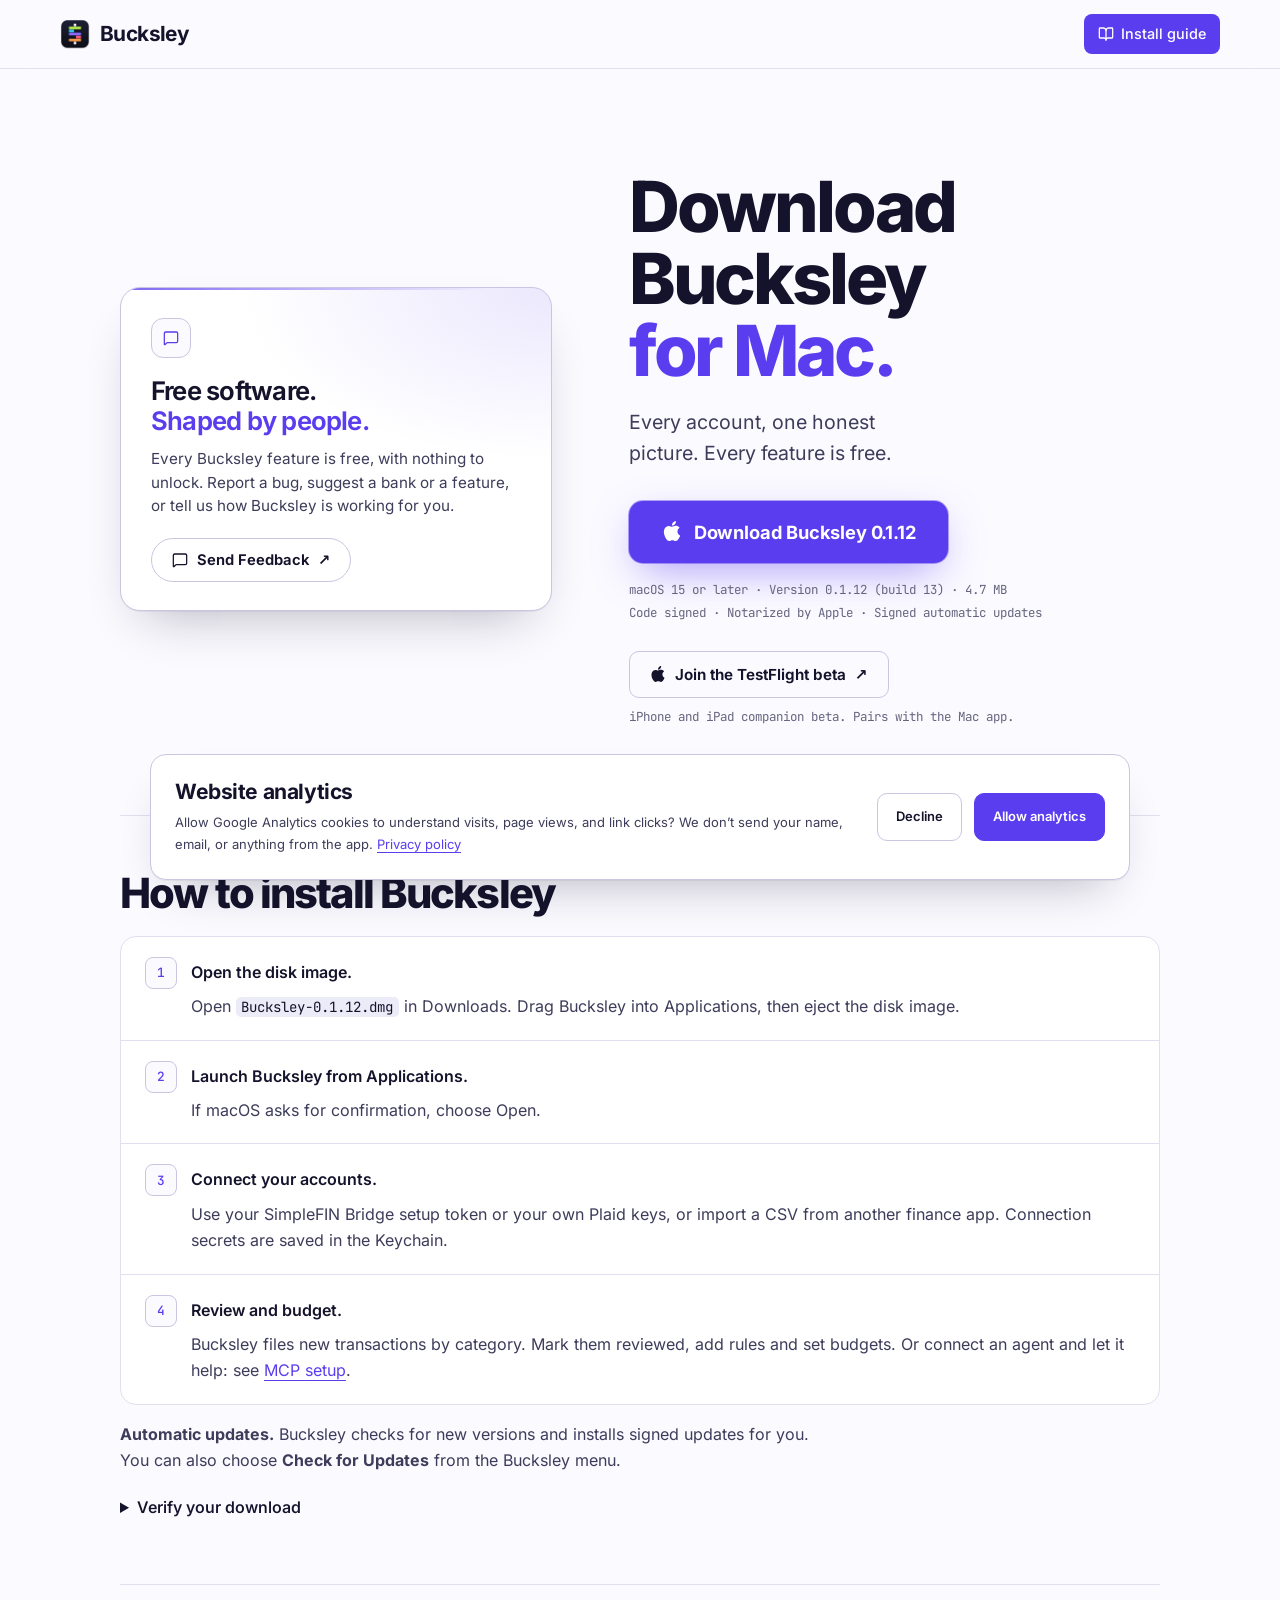
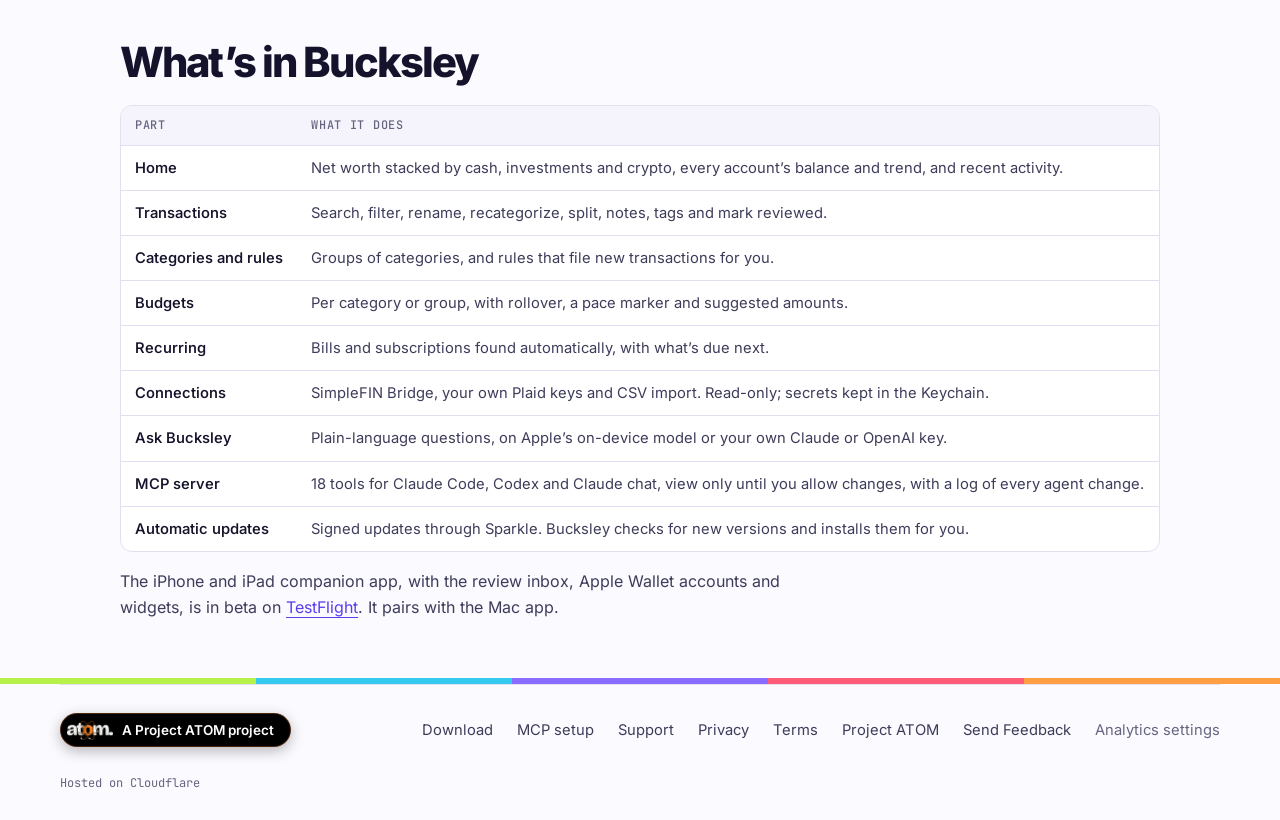
==== commit e1bfeb0f: "Update privacy and terms for Project ATOM Rewrite privacy to match how the app works today (feedback" ====
--- a/download/index.html
+++ b/download/index.html
@@ -102,8 +102,8 @@
   </main>
   <footer>
     <div class="shell footer">
-      <a class="product-credit" href="https://projectatom.ai/" target="_blank" rel="noopener noreferrer"><img src="/project-atom/atom-icon.svg?v=20261127" width="24" height="24" alt="" style="width:24px;height:24px;border-radius:7px;box-shadow:0 0 0 1px rgba(255,255,255,.12);outline:0;border:0;filter:none"><span>A Project ATOM project</span></a>
-      <nav aria-label="Footer"><a href="/download/">Download</a><a href="/mcp/">MCP setup</a><a href="/help/">Support</a><a href="/privacy/">Privacy</a><a href="https://projectatom.ai/">Project ATOM</a><a href="https://projectatom.ai/apps?app=bucksley#feedback">Send Feedback</a></nav>
+      <a class="product-credit" href="https://projectatom.ai/" target="_blank" rel="noopener noreferrer"><img src="/project-atom/atom-credit.webp" width="46" height="20" alt="" style="width:46px;height:20px;border-radius:0;box-shadow:none;outline:0;border:0;filter:none"><span>A Project ATOM project</span></a>
+      <nav aria-label="Footer"><a href="/download/">Download</a><a href="/mcp/">MCP setup</a><a href="/help/">Support</a><a href="/privacy/">Privacy</a><a href="/terms/">Terms</a><a href="https://projectatom.ai/">Project ATOM</a><a href="https://projectatom.ai/apps?app=bucksley#feedback">Send Feedback</a></nav>
     </div>
     <div class="shell footer-credit">
       <span>Hosted on Cloudflare</span>
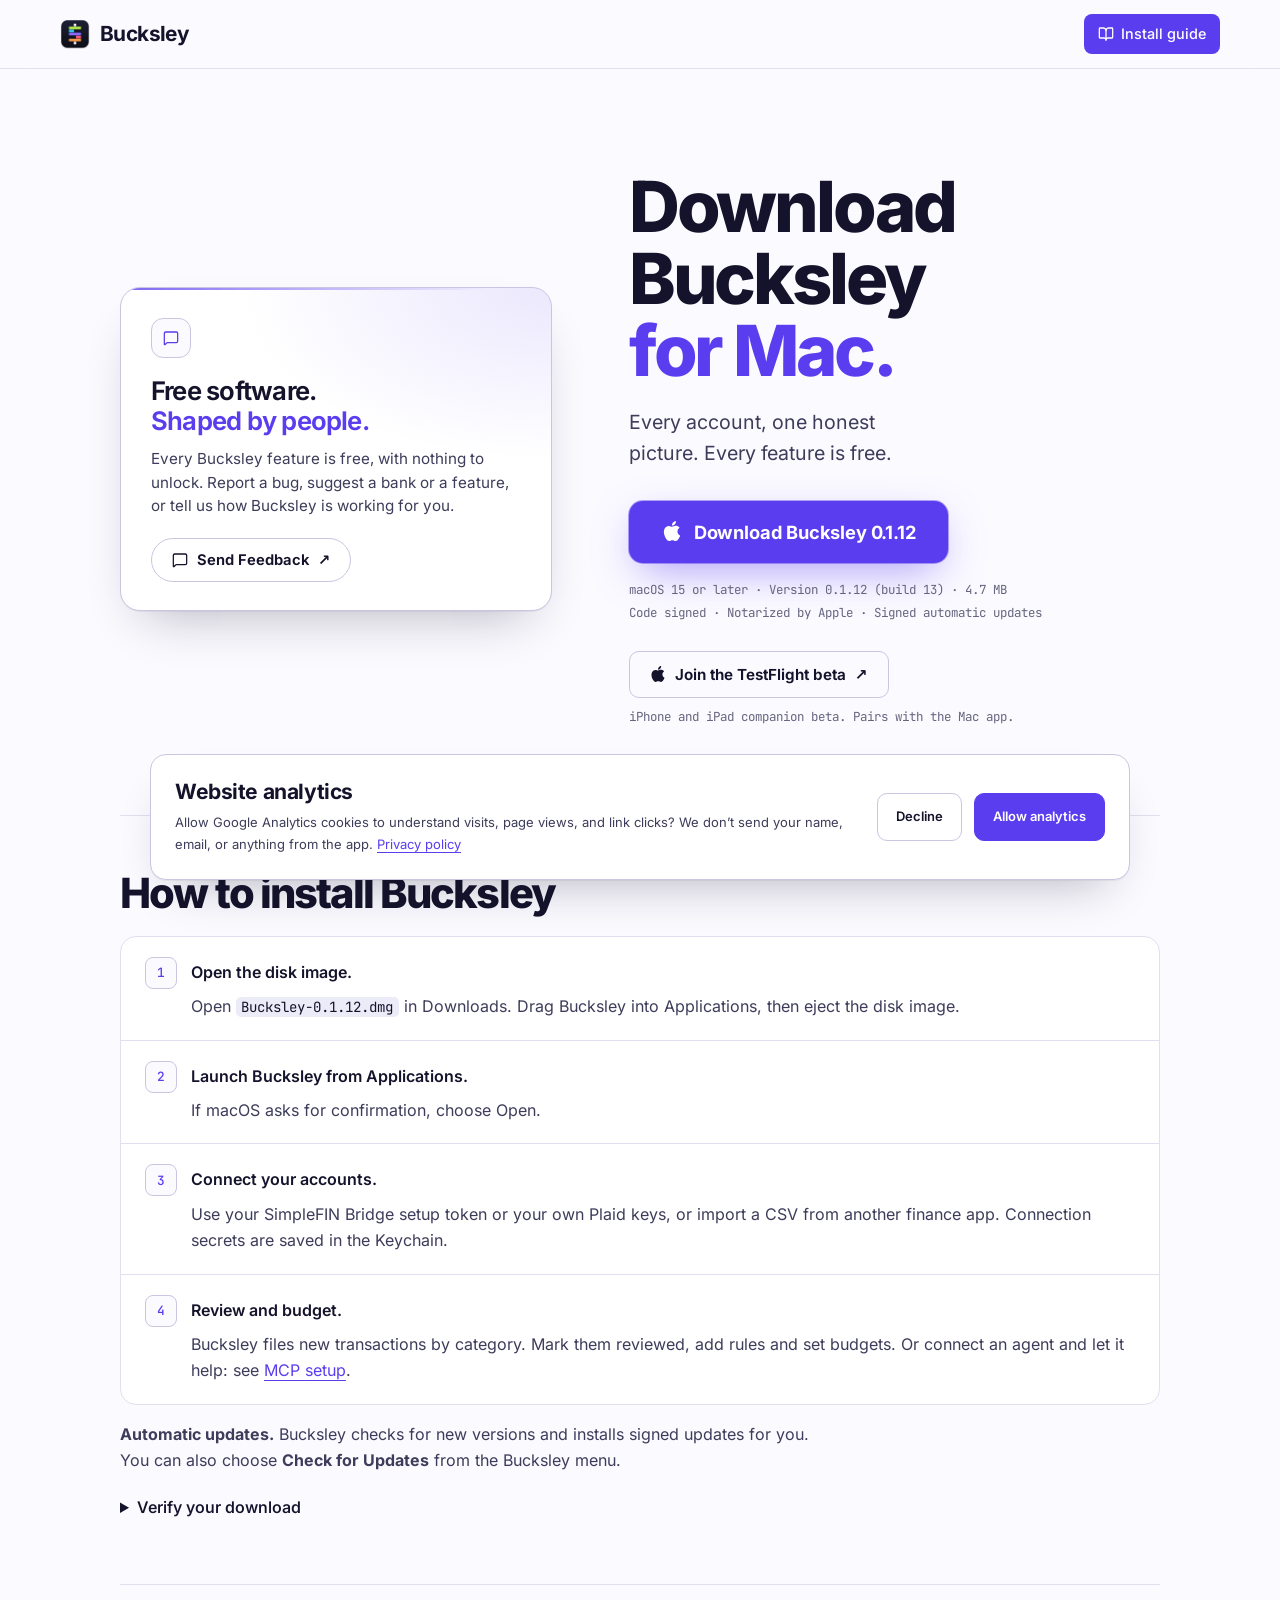
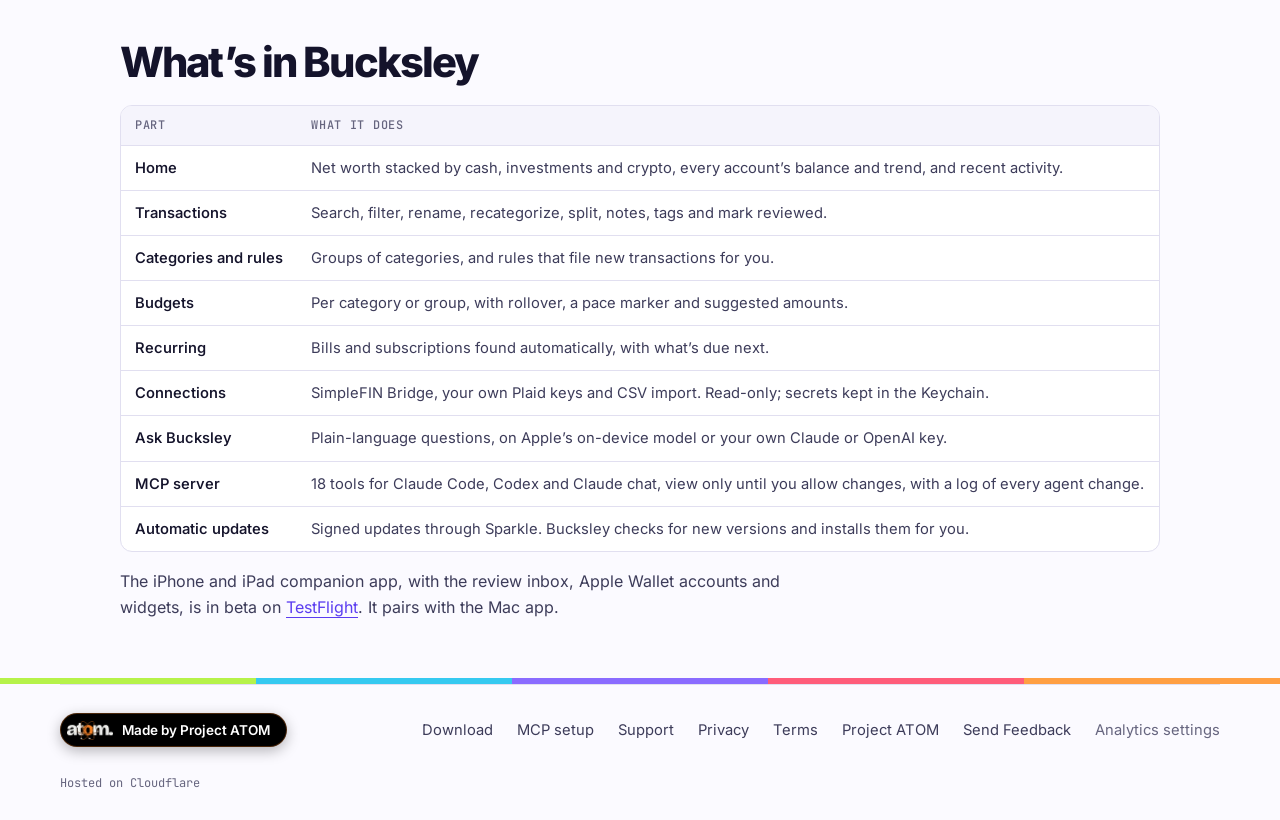
==== commit dc654526: "Say "Made by Project ATOM" instead of "A Project ATOM project" The footer pill and the family block " ====
--- a/download/index.html
+++ b/download/index.html
@@ -102,7 +102,7 @@
   </main>
   <footer>
     <div class="shell footer">
-      <a class="product-credit" href="https://projectatom.ai/" target="_blank" rel="noopener noreferrer"><img src="/project-atom/atom-credit.webp" width="46" height="20" alt="" style="width:46px;height:20px;border-radius:0;box-shadow:none;outline:0;border:0;filter:none"><span>A Project ATOM project</span></a>
+      <a class="product-credit" href="https://projectatom.ai/" target="_blank" rel="noopener noreferrer"><img src="/project-atom/atom-credit.webp" width="46" height="20" alt="" style="width:46px;height:20px;border-radius:0;box-shadow:none;outline:0;border:0;filter:none"><span>Made by Project ATOM</span></a>
       <nav aria-label="Footer"><a href="/download/">Download</a><a href="/mcp/">MCP setup</a><a href="/help/">Support</a><a href="/privacy/">Privacy</a><a href="/terms/">Terms</a><a href="https://projectatom.ai/">Project ATOM</a><a href="https://projectatom.ai/apps?app=bucksley#feedback">Send Feedback</a></nav>
     </div>
     <div class="shell footer-credit">
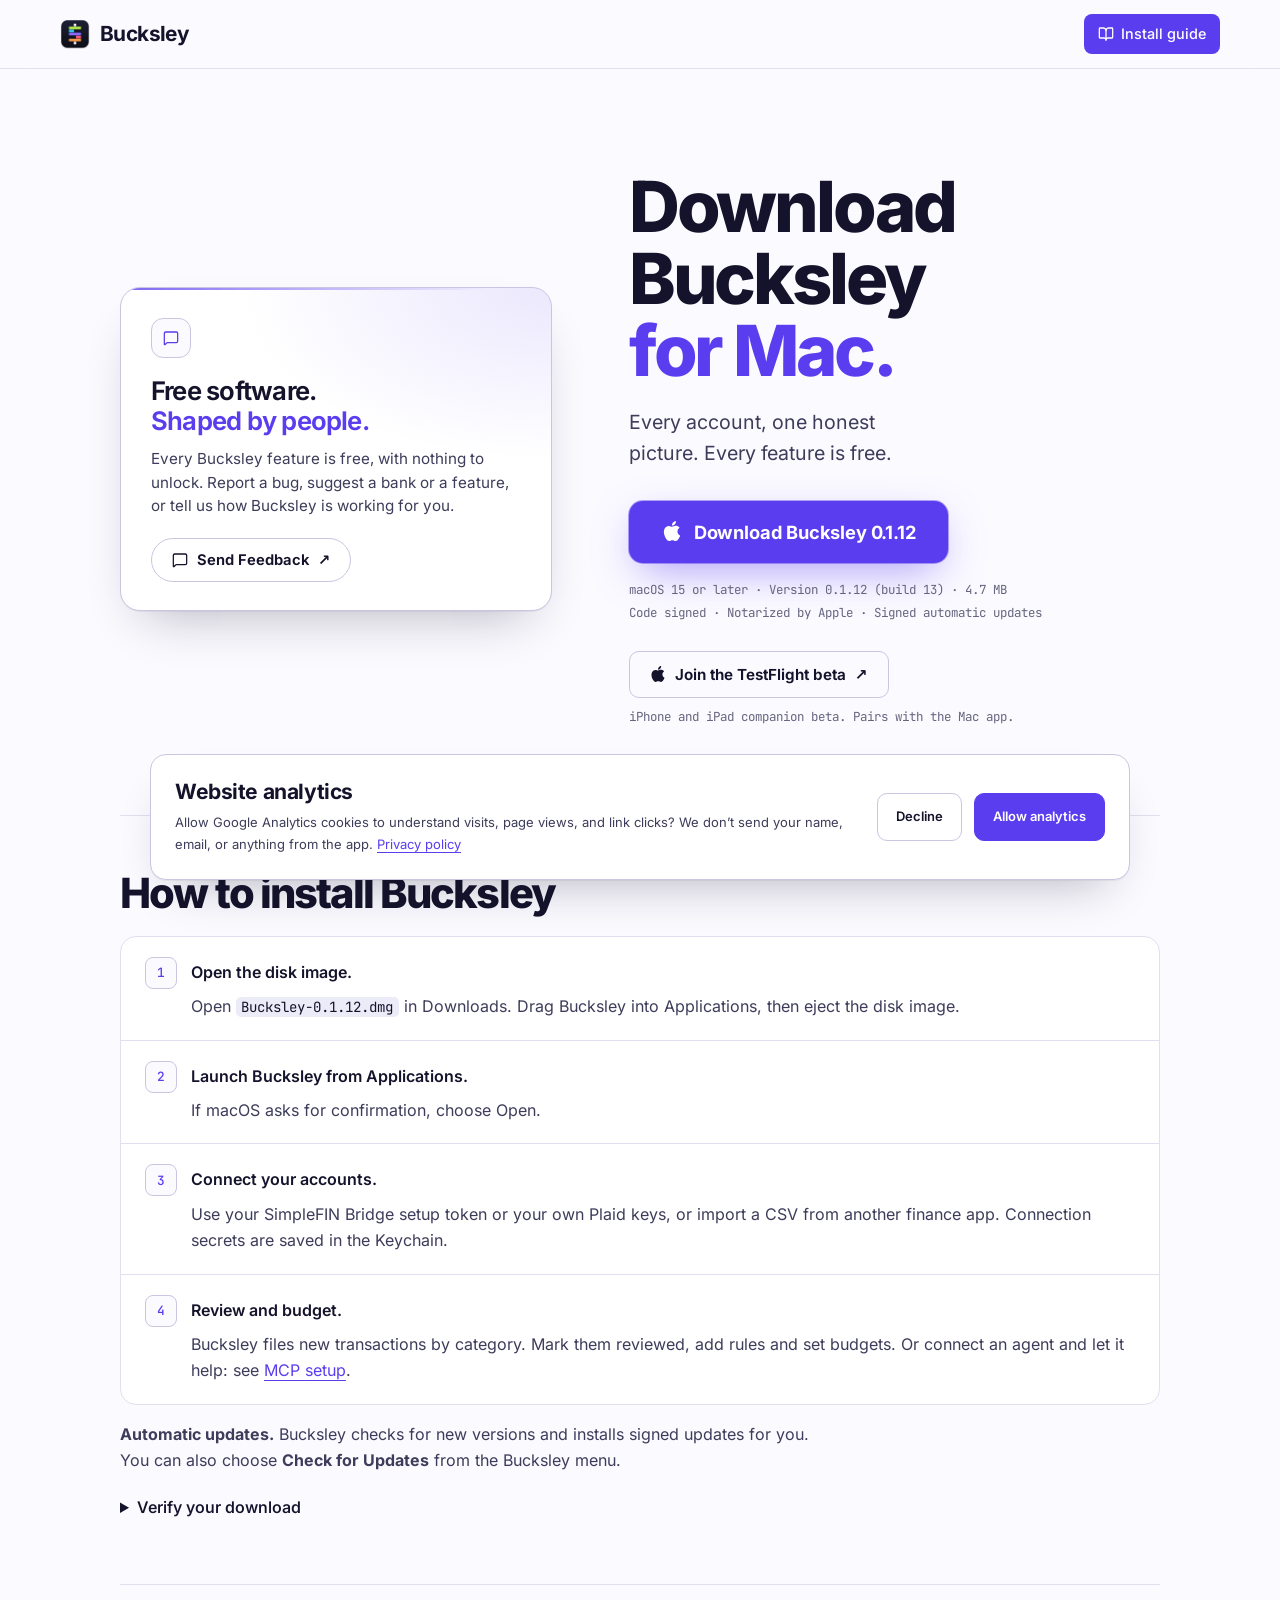
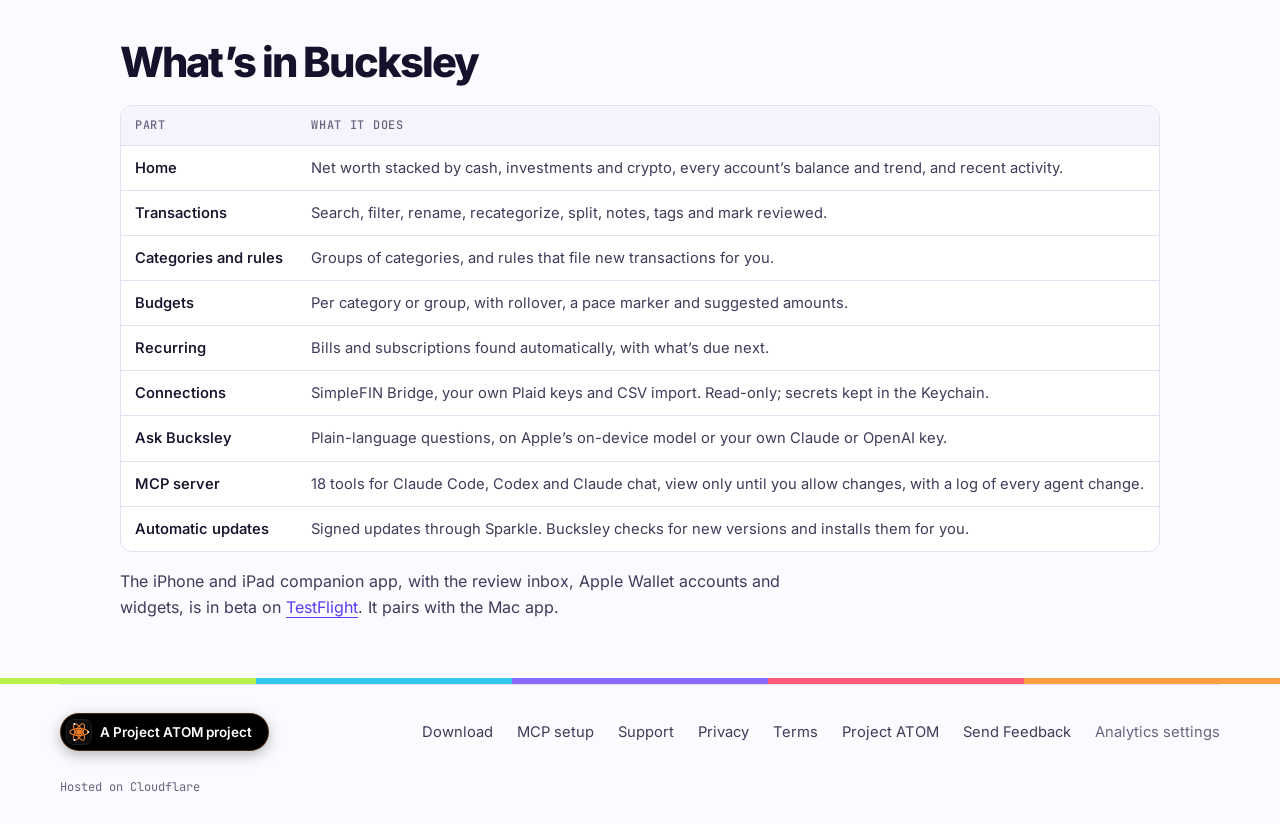
==== commit 87d0e6ed: "Merge main into atom-icon-pill Co-Authored-By: Claude Opus 5.5 <noreply@anthropic.com> Claude-Sessio" ====
--- a/download/index.html
+++ b/download/index.html
@@ -102,7 +102,7 @@
   </main>
   <footer>
     <div class="shell footer">
-      <a class="product-credit" href="https://projectatom.ai/" target="_blank" rel="noopener noreferrer"><img src="/project-atom/atom-credit.webp" width="46" height="20" alt="" style="width:46px;height:20px;border-radius:0;box-shadow:none;outline:0;border:0;filter:none"><span>Made by Project ATOM</span></a>
+      <a class="product-credit" href="https://projectatom.ai/" target="_blank" rel="noopener noreferrer"><img src="/project-atom/atom-icon.svg?v=20261127" width="24" height="24" alt="" style="width:24px;height:24px;border-radius:7px;box-shadow:0 0 0 1px rgba(255,255,255,.12);outline:0;border:0;filter:none"><span>A Project ATOM project</span></a>
       <nav aria-label="Footer"><a href="/download/">Download</a><a href="/mcp/">MCP setup</a><a href="/help/">Support</a><a href="/privacy/">Privacy</a><a href="/terms/">Terms</a><a href="https://projectatom.ai/">Project ATOM</a><a href="https://projectatom.ai/apps?app=bucksley#feedback">Send Feedback</a></nav>
     </div>
     <div class="shell footer-credit">
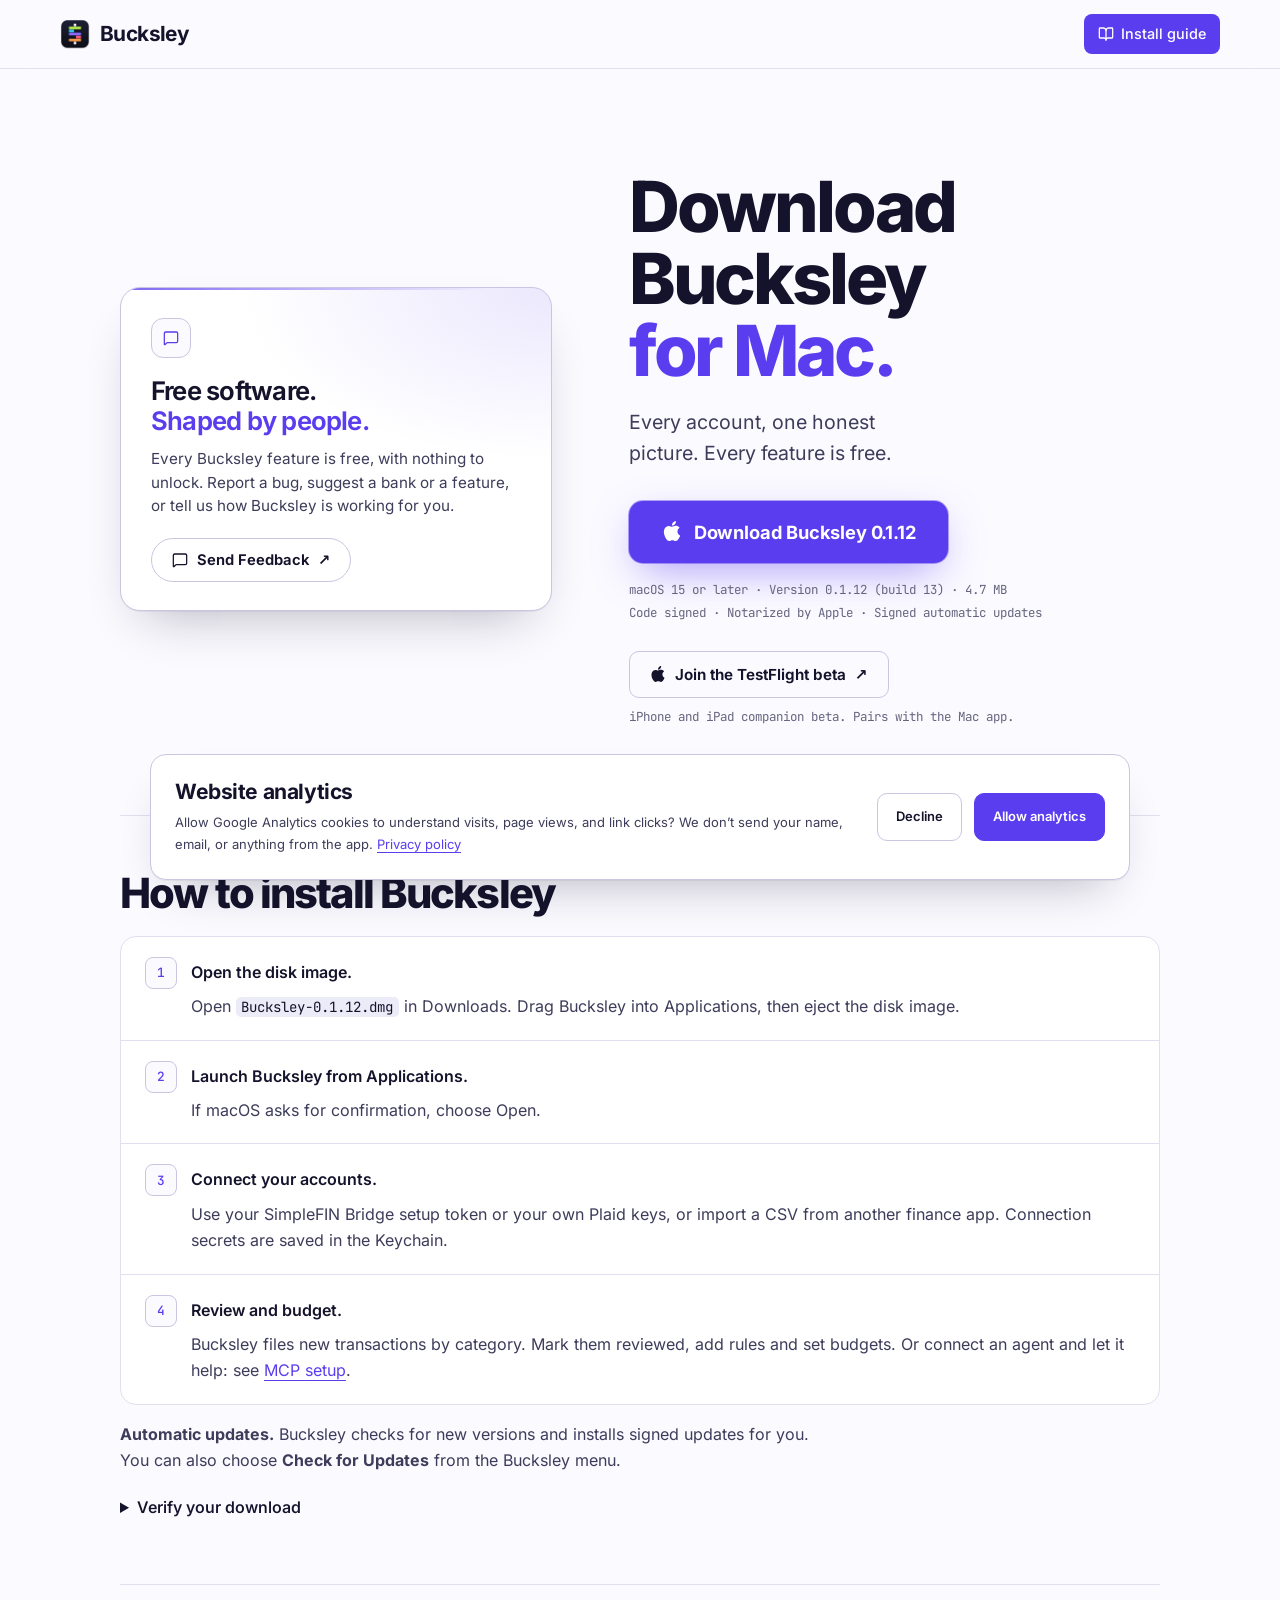
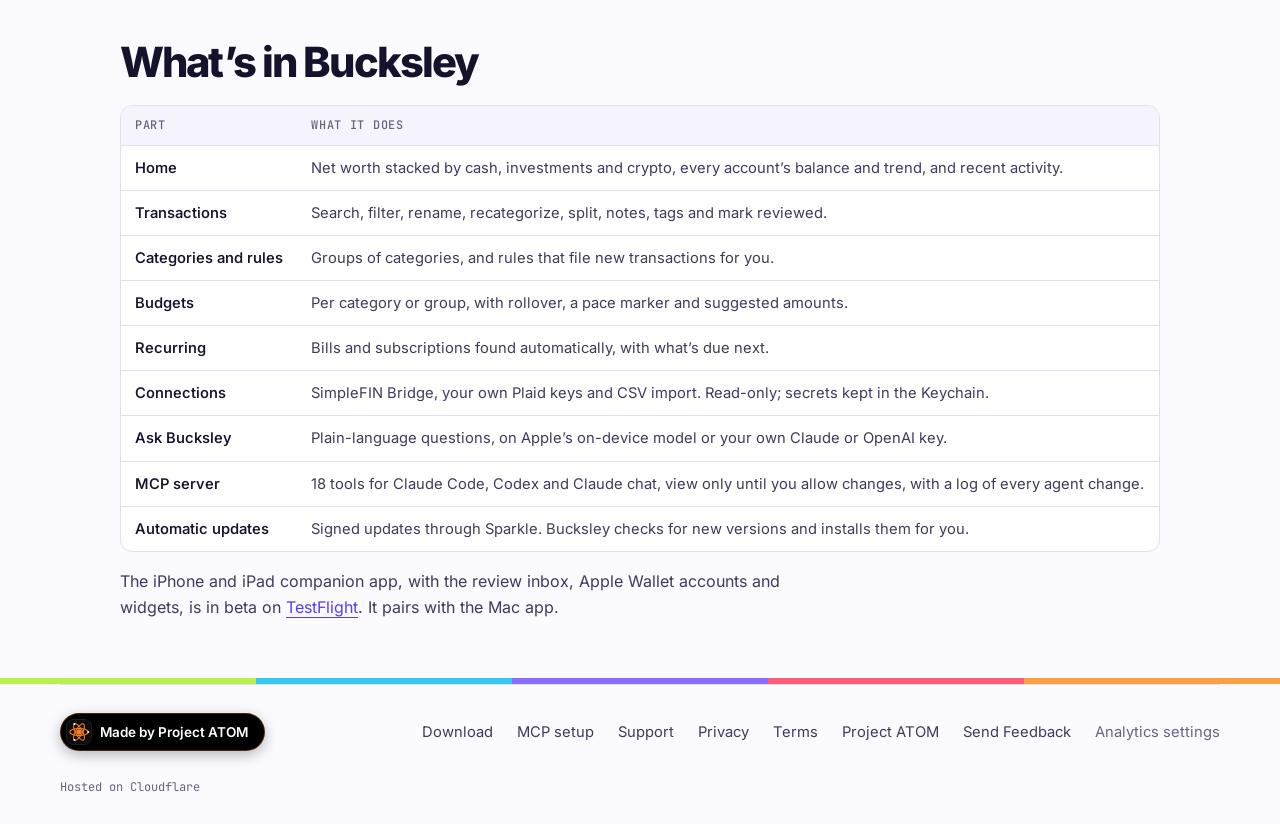
==== commit 31dfce8e: "Merge remote-tracking branch 'origin/main' into made-by-project-atom # Conflicts: #	404.html #	downl" ====
--- a/download/index.html
+++ b/download/index.html
@@ -102,7 +102,7 @@
   </main>
   <footer>
     <div class="shell footer">
-      <a class="product-credit" href="https://projectatom.ai/" target="_blank" rel="noopener noreferrer"><img src="/project-atom/atom-icon.svg?v=20261127" width="24" height="24" alt="" style="width:24px;height:24px;border-radius:7px;box-shadow:0 0 0 1px rgba(255,255,255,.12);outline:0;border:0;filter:none"><span>A Project ATOM project</span></a>
+      <a class="product-credit" href="https://projectatom.ai/" target="_blank" rel="noopener noreferrer"><img src="/project-atom/atom-icon.svg?v=20261127" width="24" height="24" alt="" style="width:24px;height:24px;border-radius:7px;box-shadow:0 0 0 1px rgba(255,255,255,.12);outline:0;border:0;filter:none"><span>Made by Project ATOM</span></a>
       <nav aria-label="Footer"><a href="/download/">Download</a><a href="/mcp/">MCP setup</a><a href="/help/">Support</a><a href="/privacy/">Privacy</a><a href="/terms/">Terms</a><a href="https://projectatom.ai/">Project ATOM</a><a href="https://projectatom.ai/apps?app=bucksley#feedback">Send Feedback</a></nav>
     </div>
     <div class="shell footer-credit">
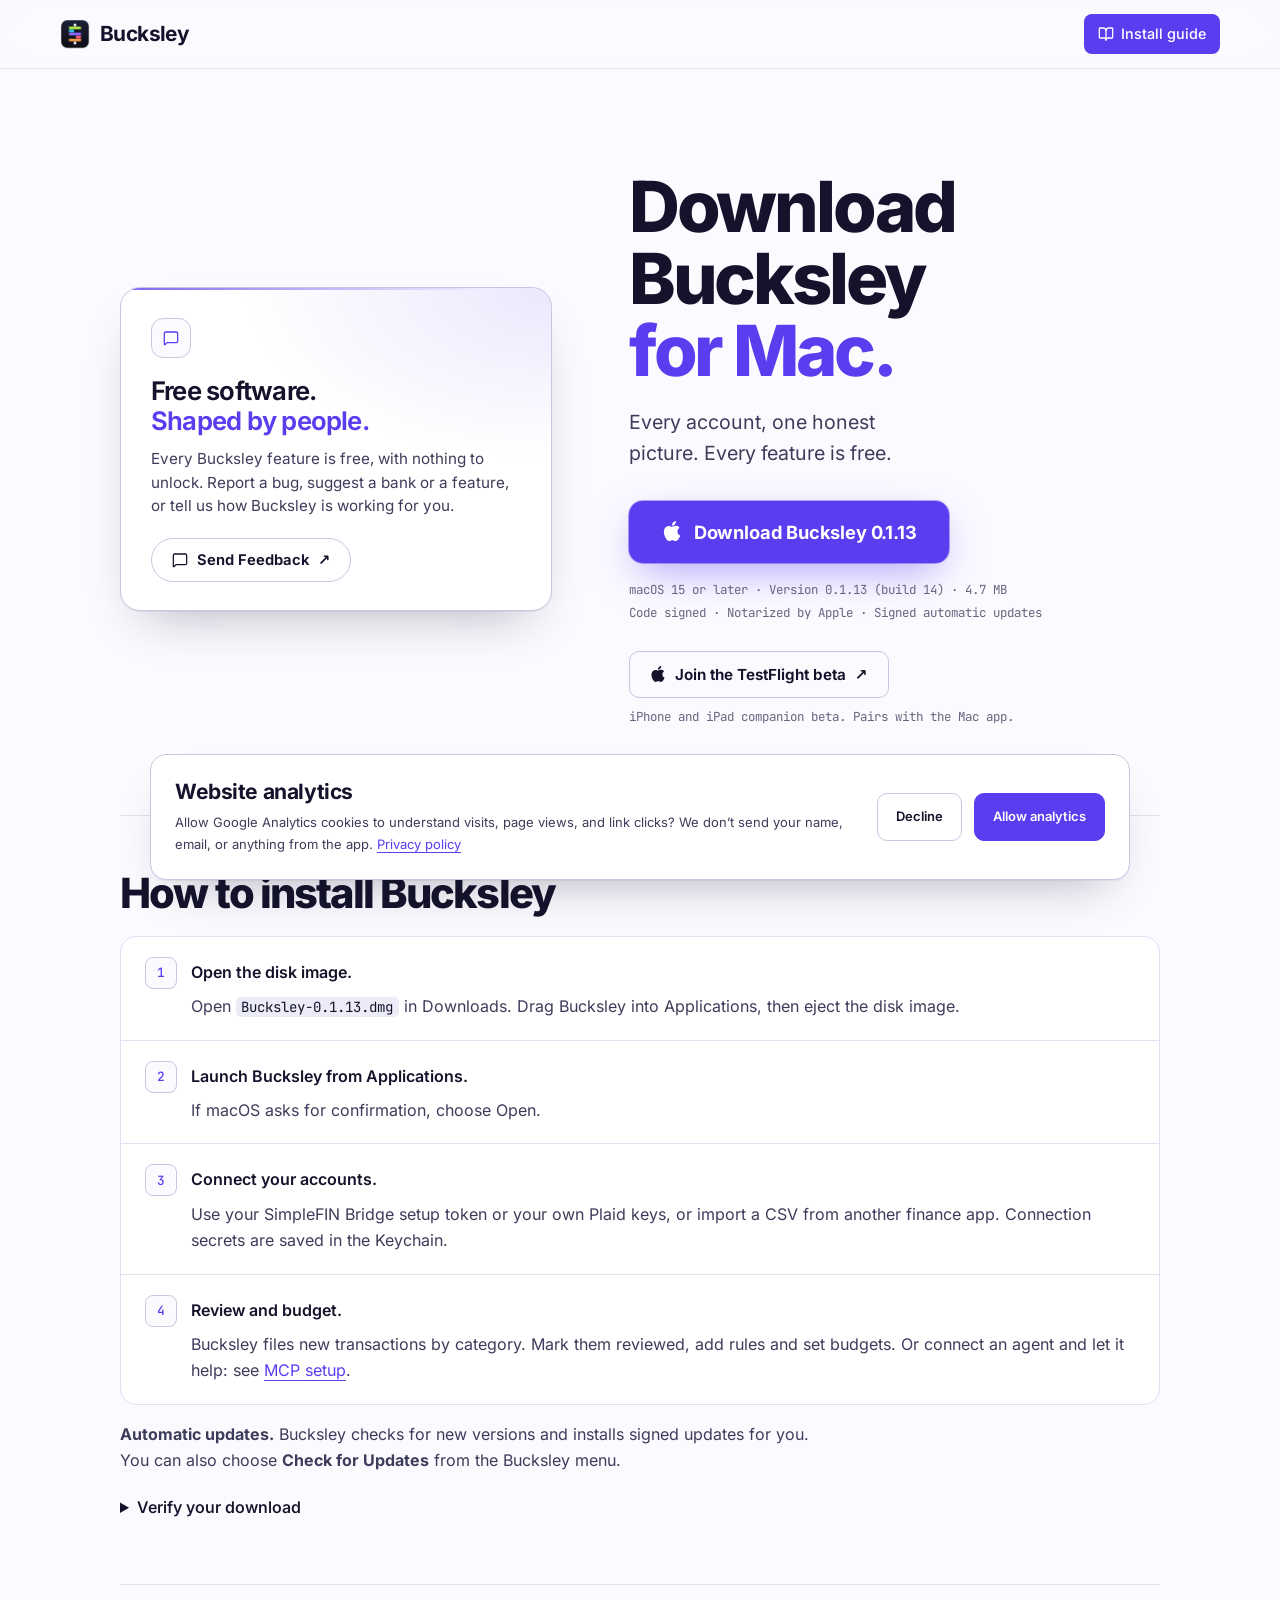
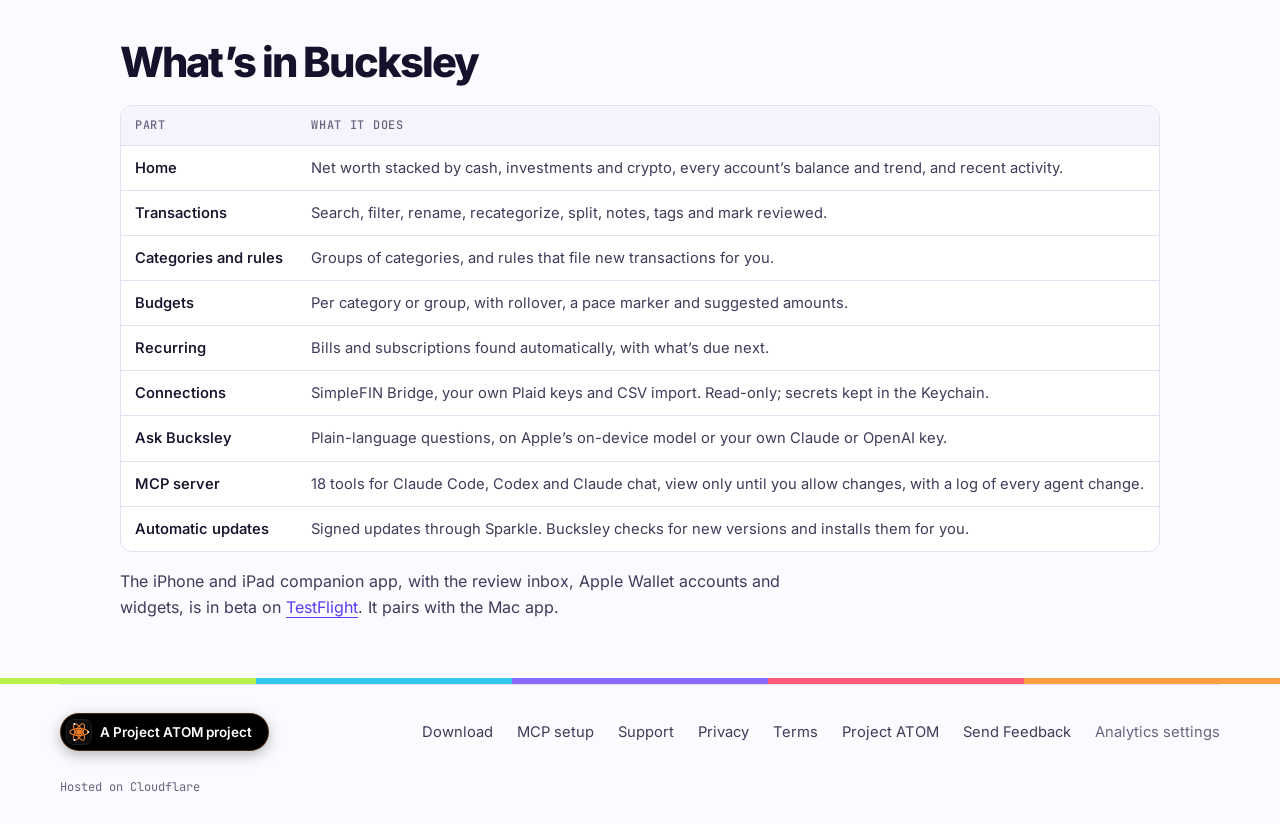
==== commit 8eeaeafa: "[bucksley-site] release Mac 0.1.13 (14)" ====
--- a/download/index.html
+++ b/download/index.html
@@ -28,7 +28,7 @@
   <link rel="stylesheet" href="/assets/site.css">
   <script src="/assets/analytics.js" data-ga="G-NZ4KDPXME2" data-site="bucksley" data-host="bucksley.ai" data-privacy="/privacy/" data-footer=".footer nav" data-css="/assets/analytics.css" defer></script>
   <title>Download and install Bucksley for Mac</title>
-  <script type="application/ld+json">{"@context":"https://schema.org","@graph":[{"@type":"WebPage","@id":"https://bucksley.ai/download/#webpage","url":"https://bucksley.ai/download/","name":"Download and install Bucksley for Mac","description":"Download Bucksley for Mac. Free, signed and notarized, with automatic updates. Install it, connect your accounts and see the whole picture.","isPartOf":{"@id":"https://bucksley.ai/#website"},"inLanguage":"en-US","publisher":{"@id":"https://projectatom.ai/#org"},"about":{"@id":"https://bucksley.ai/#app"}},{"@type":"BreadcrumbList","itemListElement":[{"@type":"ListItem","position":1,"name":"Bucksley","item":"https://bucksley.ai/"},{"@type":"ListItem","position":2,"name":"Download","item":"https://bucksley.ai/download/"}]},{"@type":"SoftwareApplication","@id":"https://bucksley.ai/#app","name":"Bucksley","url":"https://bucksley.ai/","description":"Bucksley is a free, local-first personal finance app for Mac and iPhone. It brings your bank accounts, cards and investments into one place to track spending, budgets, recurring bills and net worth. It is read-only, never moves money, and keeps your data on your devices and in your own iCloud, with no Bucksley server. Free and open source.","applicationCategory":"FinanceApplication","applicationSubCategory":"Personal finance and budgeting","operatingSystem":"macOS 15 or later, iOS 18 or later","isAccessibleForFree":true,"offers":{"@type":"Offer","price":"0","priceCurrency":"USD","availability":"https://schema.org/InStock"},"image":"https://bucksley.ai/assets/icon.png?v=20261125","featureList":["Net worth, accounts and transactions in one place","Bank connections through SimpleFIN Bridge or your own Plaid keys","Apple Card, Apple Cash and Savings on iPhone through FinanceKit","CSV import from other finance apps","Categories, groups and rules","Budgets with rollover and pace","Recurring bills and subscriptions","Ask Bucksley, with Apple's on-device model by default","iPhone review inbox synced through your private iCloud","Read-only: never moves money","Built-in MCP server with 18 tools for Claude Code, Codex and Claude chat"],"author":{"@id":"https://projectatom.ai/#org"},"publisher":{"@id":"https://projectatom.ai/#org"},"sameAs":["https://projectatom.ai/apps"],"softwareVersion":"0.1.12","downloadUrl":"https://bucksley.ai/downloads/Bucksley-0.1.12.dmg","installUrl":"https://bucksley.ai/download/"},{"@type":"Organization","@id":"https://projectatom.ai/#org","name":"Project ATOM","url":"https://projectatom.ai/","logo":"https://projectatom.ai/action/atom/atom-lockup.webp"}]}</script>
+  <script type="application/ld+json">{"@context":"https://schema.org","@graph":[{"@type":"WebPage","@id":"https://bucksley.ai/download/#webpage","url":"https://bucksley.ai/download/","name":"Download and install Bucksley for Mac","description":"Download Bucksley for Mac. Free, signed and notarized, with automatic updates. Install it, connect your accounts and see the whole picture.","isPartOf":{"@id":"https://bucksley.ai/#website"},"inLanguage":"en-US","publisher":{"@id":"https://projectatom.ai/#org"},"about":{"@id":"https://bucksley.ai/#app"}},{"@type":"BreadcrumbList","itemListElement":[{"@type":"ListItem","position":1,"name":"Bucksley","item":"https://bucksley.ai/"},{"@type":"ListItem","position":2,"name":"Download","item":"https://bucksley.ai/download/"}]},{"@type":"SoftwareApplication","@id":"https://bucksley.ai/#app","name":"Bucksley","url":"https://bucksley.ai/","description":"Bucksley is a free, local-first personal finance app for Mac and iPhone. It brings your bank accounts, cards and investments into one place to track spending, budgets, recurring bills and net worth. It is read-only, never moves money, and keeps your data on your devices and in your own iCloud, with no Bucksley server. Free and open source.","applicationCategory":"FinanceApplication","applicationSubCategory":"Personal finance and budgeting","operatingSystem":"macOS 15 or later, iOS 18 or later","isAccessibleForFree":true,"offers":{"@type":"Offer","price":"0","priceCurrency":"USD","availability":"https://schema.org/InStock"},"image":"https://bucksley.ai/assets/icon.png?v=20261125","featureList":["Net worth, accounts and transactions in one place","Bank connections through SimpleFIN Bridge or your own Plaid keys","Apple Card, Apple Cash and Savings on iPhone through FinanceKit","CSV import from other finance apps","Categories, groups and rules","Budgets with rollover and pace","Recurring bills and subscriptions","Ask Bucksley, with Apple's on-device model by default","iPhone review inbox synced through your private iCloud","Read-only: never moves money","Built-in MCP server with 18 tools for Claude Code, Codex and Claude chat"],"author":{"@id":"https://projectatom.ai/#org"},"publisher":{"@id":"https://projectatom.ai/#org"},"sameAs":["https://projectatom.ai/apps"],"softwareVersion":"0.1.13","downloadUrl":"https://bucksley.ai/downloads/Bucksley-0.1.13.dmg","installUrl":"https://bucksley.ai/download/"},{"@type":"Organization","@id":"https://projectatom.ai/#org","name":"Project ATOM","url":"https://projectatom.ai/","logo":"https://projectatom.ai/action/atom/atom-lockup.webp"}]}</script>
 </head>
 <body>
   <a class="skip" href="#main">Skip to content</a>
@@ -55,8 +55,8 @@
         </div>
       </section>
       <div class="download-get">
-        <a class="button download-button mac-download" href="/downloads/Bucksley-0.1.12.dmg" download><svg width="20" height="20" viewBox="0 0 24 24" fill="currentColor" aria-hidden="true" focusable="false"><path d="M12.152 6.896c-.948 0-2.415-1.078-3.96-1.04-2.04.027-3.91 1.183-4.961 3.014-2.117 3.675-.546 9.103 1.519 12.09 1.013 1.454 2.208 3.09 3.792 3.039 1.52-.065 2.09-.987 3.935-.987 1.831 0 2.35.987 3.96.948 1.637-.026 2.676-1.48 3.676-2.948 1.156-1.688 1.636-3.325 1.662-3.415-.039-.013-3.182-1.221-3.22-4.857-.026-3.04 2.48-4.494 2.597-4.559-1.429-2.09-3.623-2.324-4.39-2.376-2-.156-3.675 1.09-4.61 1.09zM15.53 3.83c.843-1.012 1.4-2.427 1.245-3.83-1.207.052-2.662.805-3.532 1.818-.78.896-1.454 2.338-1.273 3.714 1.338.104 2.715-.688 3.559-1.701"/></svg><span>Download Bucksley <span data-release="version">0.1.12</span></span></a>
-        <p class="fineprint">macOS 15 or later · Version <span data-release="version">0.1.12</span> (build <span data-release="build">13</span>) · <span data-release="size">4.7 MB</span></p>
+        <a class="button download-button mac-download" href="/downloads/Bucksley-0.1.13.dmg" download><svg width="20" height="20" viewBox="0 0 24 24" fill="currentColor" aria-hidden="true" focusable="false"><path d="M12.152 6.896c-.948 0-2.415-1.078-3.96-1.04-2.04.027-3.91 1.183-4.961 3.014-2.117 3.675-.546 9.103 1.519 12.09 1.013 1.454 2.208 3.09 3.792 3.039 1.52-.065 2.09-.987 3.935-.987 1.831 0 2.35.987 3.96.948 1.637-.026 2.676-1.48 3.676-2.948 1.156-1.688 1.636-3.325 1.662-3.415-.039-.013-3.182-1.221-3.22-4.857-.026-3.04 2.48-4.494 2.597-4.559-1.429-2.09-3.623-2.324-4.39-2.376-2-.156-3.675 1.09-4.61 1.09zM15.53 3.83c.843-1.012 1.4-2.427 1.245-3.83-1.207.052-2.662.805-3.532 1.818-.78.896-1.454 2.338-1.273 3.714 1.338.104 2.715-.688 3.559-1.701"/></svg><span>Download Bucksley <span data-release="version">0.1.13</span></span></a>
+        <p class="fineprint">macOS 15 or later · Version <span data-release="version">0.1.13</span> (build <span data-release="build">14</span>) · <span data-release="size">4.7 MB</span></p>
         <p class="fineprint">Code signed · Notarized by Apple · Signed automatic updates</p>
         <div class="testflight-get">
           <a class="button secondary testflight-button" href="https://testflight.apple.com/join/F4wS5fF3" target="_blank" rel="noopener noreferrer"><svg width="16" height="16" viewBox="0 0 24 24" fill="currentColor" aria-hidden="true" focusable="false"><path d="M12.152 6.896c-.948 0-2.415-1.078-3.96-1.04-2.04.027-3.91 1.183-4.961 3.014-2.117 3.675-.546 9.103 1.519 12.09 1.013 1.454 2.208 3.09 3.792 3.039 1.52-.065 2.09-.987 3.935-.987 1.831 0 2.35.987 3.96.948 1.637-.026 2.676-1.48 3.676-2.948 1.156-1.688 1.636-3.325 1.662-3.415-.039-.013-3.182-1.221-3.22-4.857-.026-3.04 2.48-4.494 2.597-4.559-1.429-2.09-3.623-2.324-4.39-2.376-2-.156-3.675 1.09-4.61 1.09zM15.53 3.83c.843-1.012 1.4-2.427 1.245-3.83-1.207.052-2.662.805-3.532 1.818-.78.896-1.454 2.338-1.273 3.714 1.338.104 2.715-.688 3.559-1.701"/></svg> Join the TestFlight beta <span aria-hidden="true">↗</span></a>
@@ -67,7 +67,7 @@
     <section class="shell download-guide" id="install" aria-labelledby="install-title">
       <h2 id="install-title">How to install Bucksley</h2>
       <ol class="install-steps">
-        <li><div><strong>Open the disk image.</strong><p>Open <code>Bucksley-0.1.12.dmg</code> in Downloads. Drag Bucksley into Applications, then eject the disk&nbsp;image.</p></div></li>
+        <li><div><strong>Open the disk image.</strong><p>Open <code>Bucksley-0.1.13.dmg</code> in Downloads. Drag Bucksley into Applications, then eject the disk&nbsp;image.</p></div></li>
         <li><div><strong>Launch Bucksley from Applications.</strong><p>If macOS asks for confirmation, choose Open.</p></div></li>
         <li><div><strong>Connect your accounts.</strong><p>Use your SimpleFIN Bridge setup token or your own Plaid keys, or import a CSV from another finance app. Connection secrets are saved in the Keychain.</p></div></li>
         <li><div><strong>Review and budget.</strong><p>Bucksley files new transactions by category. Mark them reviewed, add rules and set budgets. Or connect an agent and let it help: see <a href="/mcp/">MCP setup</a>.</p></div></li>
@@ -75,8 +75,8 @@
       <p><strong>Automatic updates.</strong> Bucksley checks for new versions and installs signed updates for you. You can also choose <strong>Check for Updates</strong> from the Bucksley menu.</p>
       <details class="download-verification">
         <summary>Verify your download</summary>
-        <p>In Terminal, run <code>shasum -a 256 ~/Downloads/Bucksley-0.1.12.dmg</code> and compare the result with this SHA-256 checksum.</p>
-        <code data-release="sha">d88b0f0b2e34a247bedc5ac477ef54591ec38bbe7eec7ef7cce6a9e3db3190af</code>
+        <p>In Terminal, run <code>shasum -a 256 ~/Downloads/Bucksley-0.1.13.dmg</code> and compare the result with this SHA-256 checksum.</p>
+        <code data-release="sha">4f6b2f51dd9762d34050e94a8eacbd30ad464ea6ecaabe7b13c26cdab27c001c</code>
       </details>
     </section>
     <section class="shell download-guide" id="whats-new" aria-labelledby="whats-new-title">
@@ -102,7 +102,7 @@
   </main>
   <footer>
     <div class="shell footer">
-      <a class="product-credit" href="https://projectatom.ai/" target="_blank" rel="noopener noreferrer"><img src="/project-atom/atom-icon.svg?v=20261127" width="24" height="24" alt="" style="width:24px;height:24px;border-radius:7px;box-shadow:0 0 0 1px rgba(255,255,255,.12);outline:0;border:0;filter:none"><span>Made by Project ATOM</span></a>
+      <a class="product-credit" href="https://projectatom.ai/" target="_blank" rel="noopener noreferrer"><img src="/project-atom/atom-icon.svg?v=20261127" width="24" height="24" alt="" style="width:24px;height:24px;border-radius:7px;box-shadow:0 0 0 1px rgba(255,255,255,.12);outline:0;border:0;filter:none"><span>A Project ATOM project</span></a>
       <nav aria-label="Footer"><a href="/download/">Download</a><a href="/mcp/">MCP setup</a><a href="/help/">Support</a><a href="/privacy/">Privacy</a><a href="/terms/">Terms</a><a href="https://projectatom.ai/">Project ATOM</a><a href="https://projectatom.ai/apps?app=bucksley#feedback">Send Feedback</a></nav>
     </div>
     <div class="shell footer-credit">
